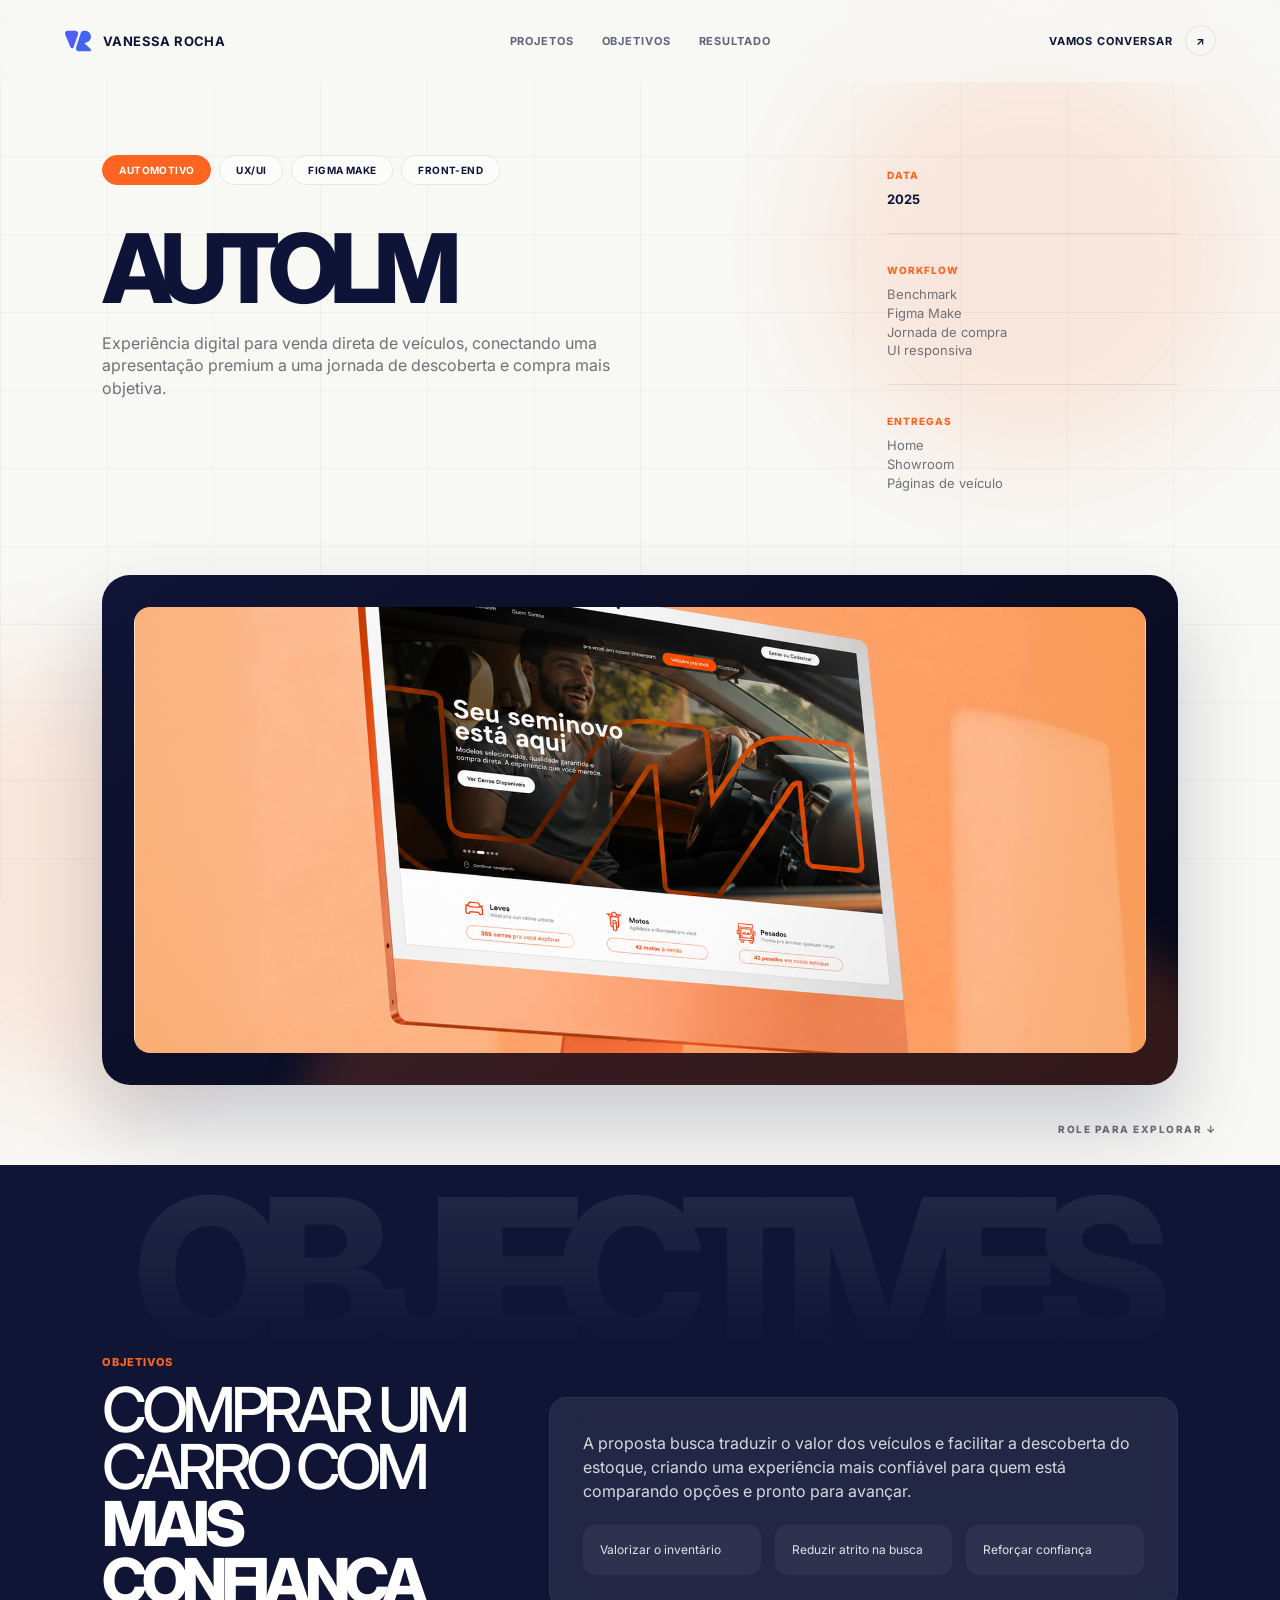
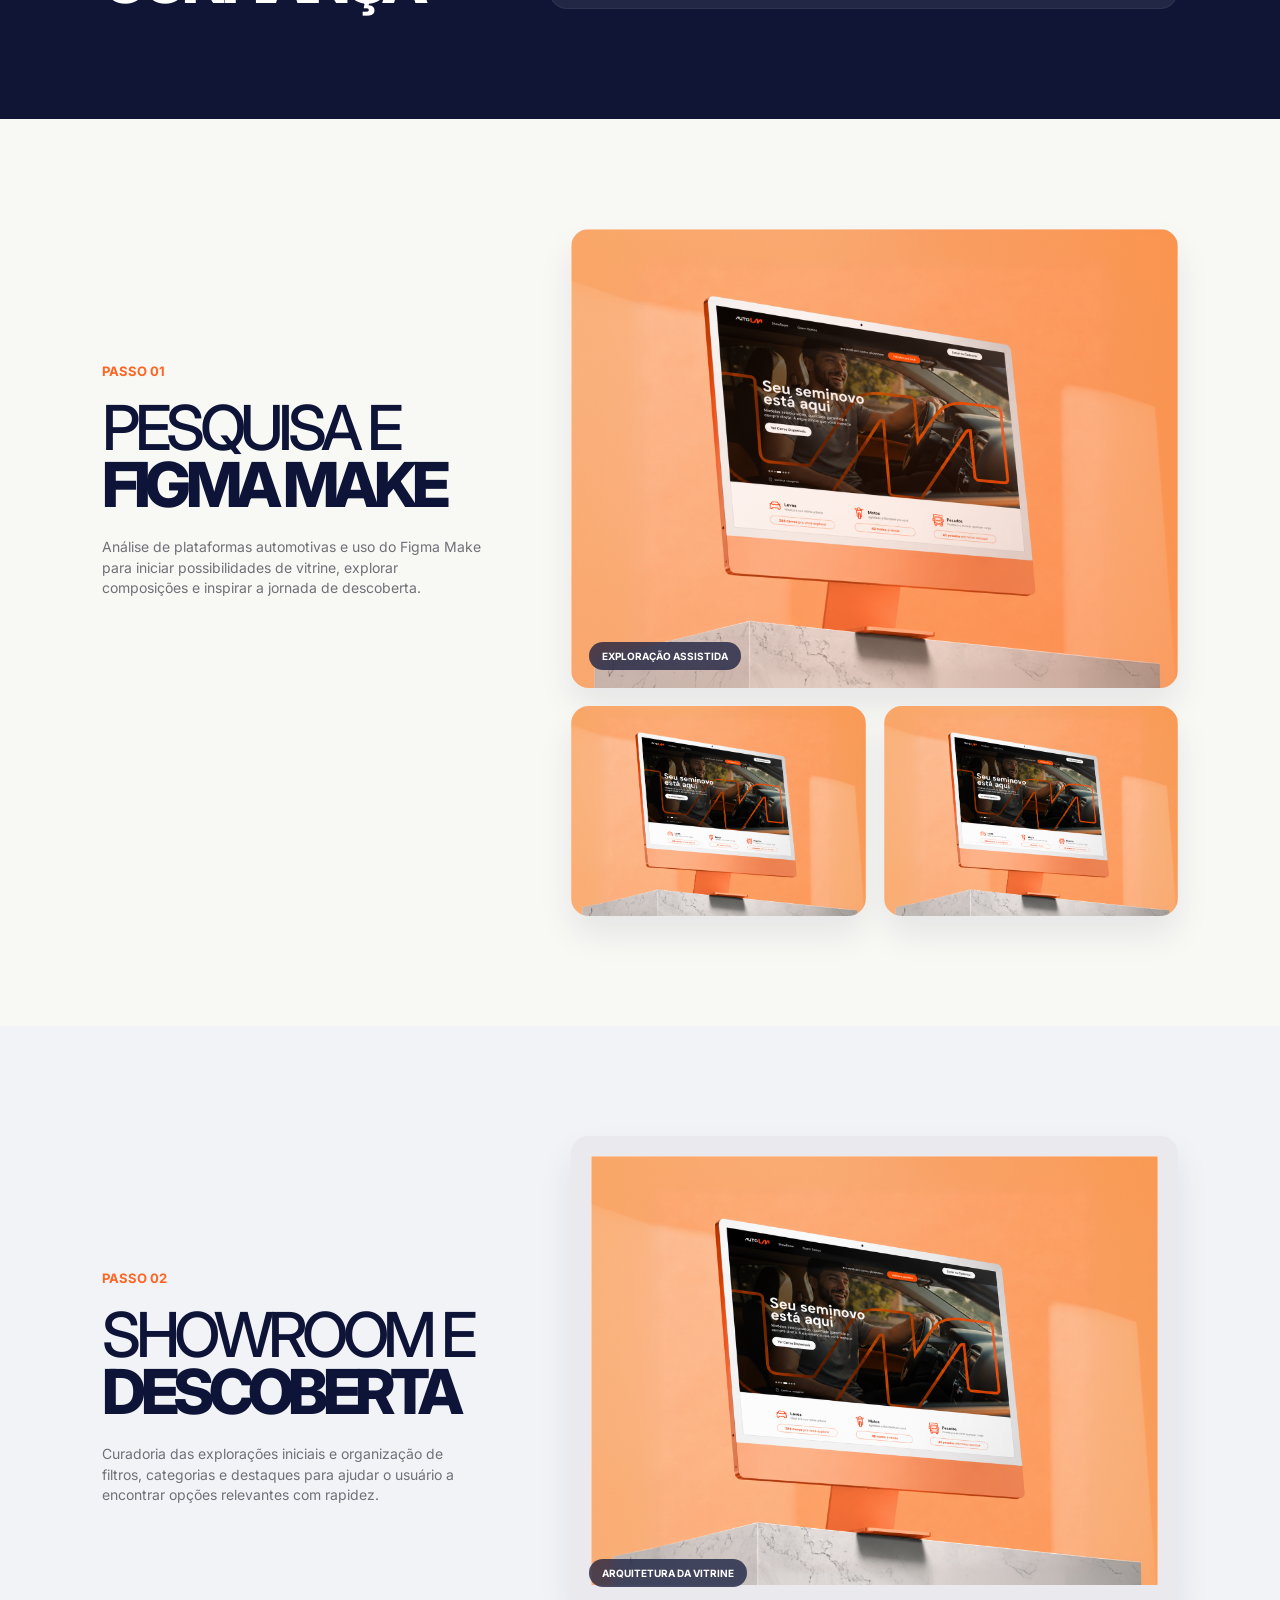
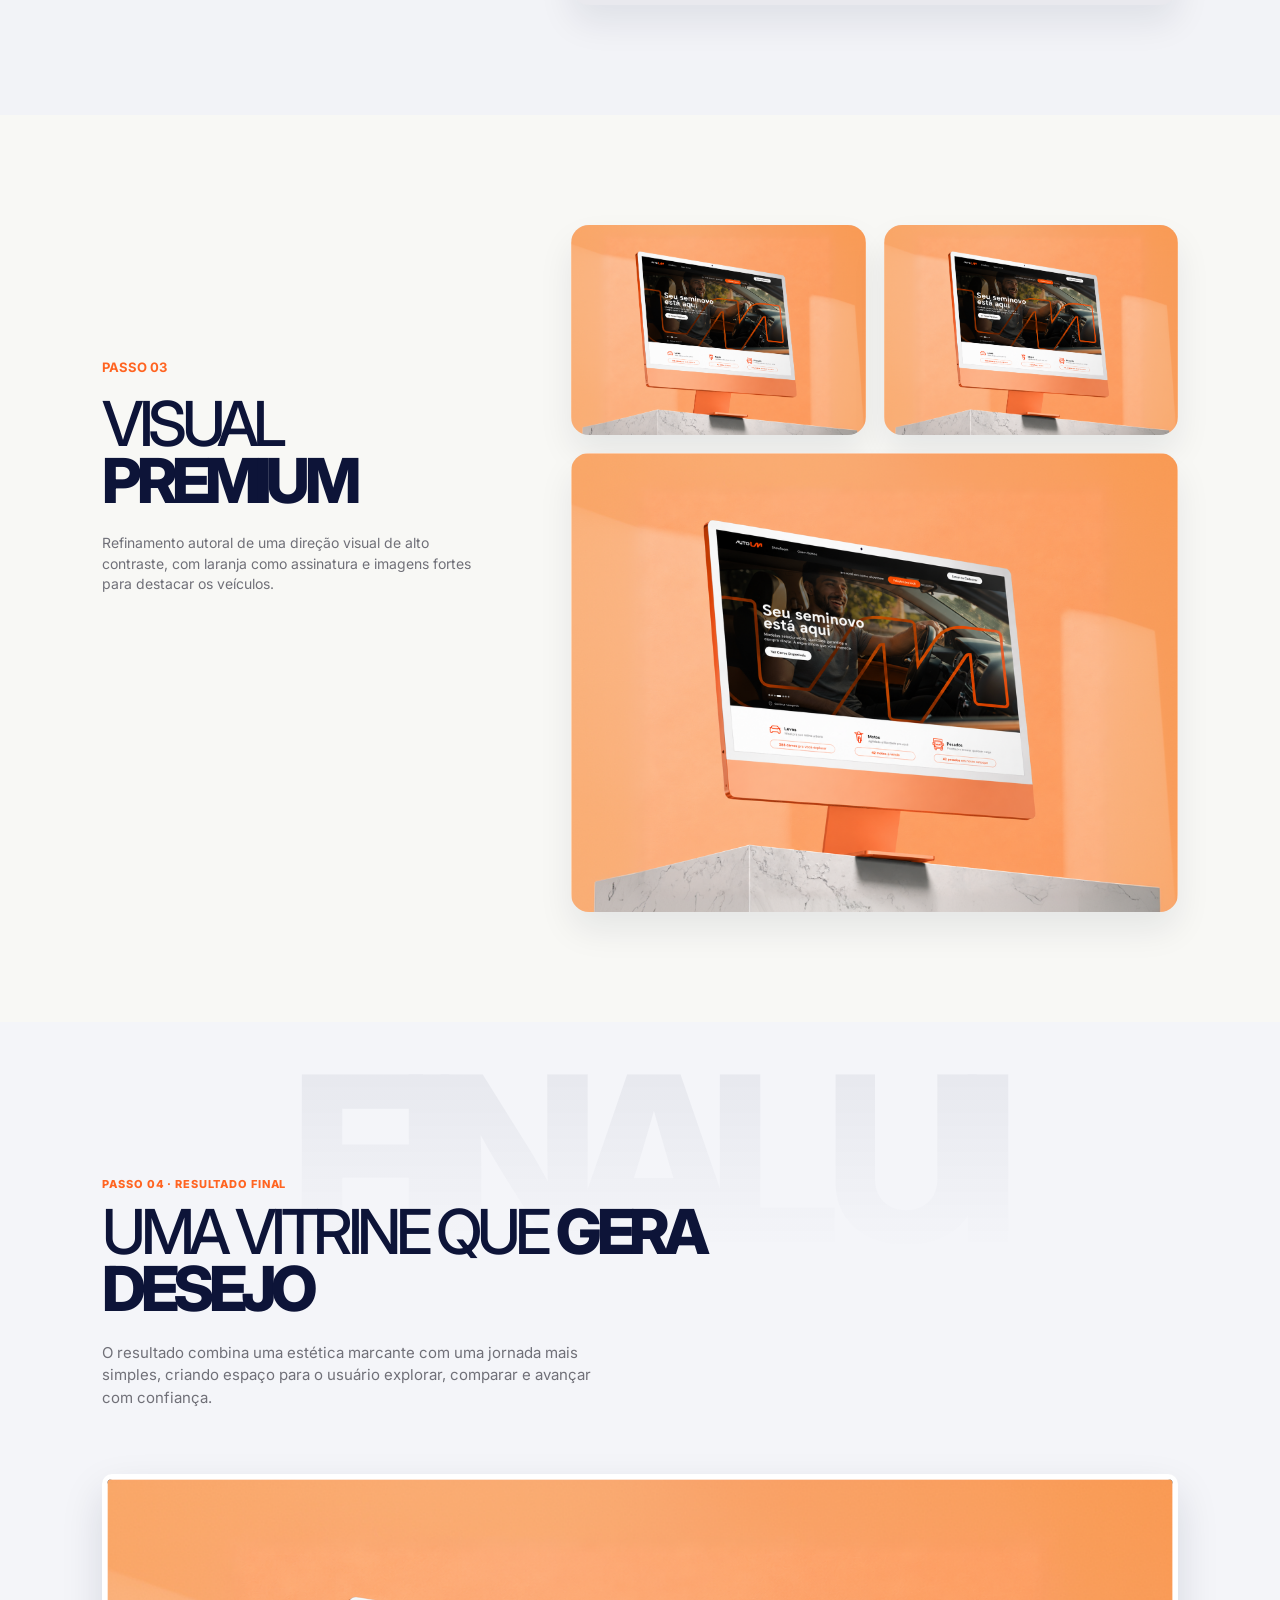
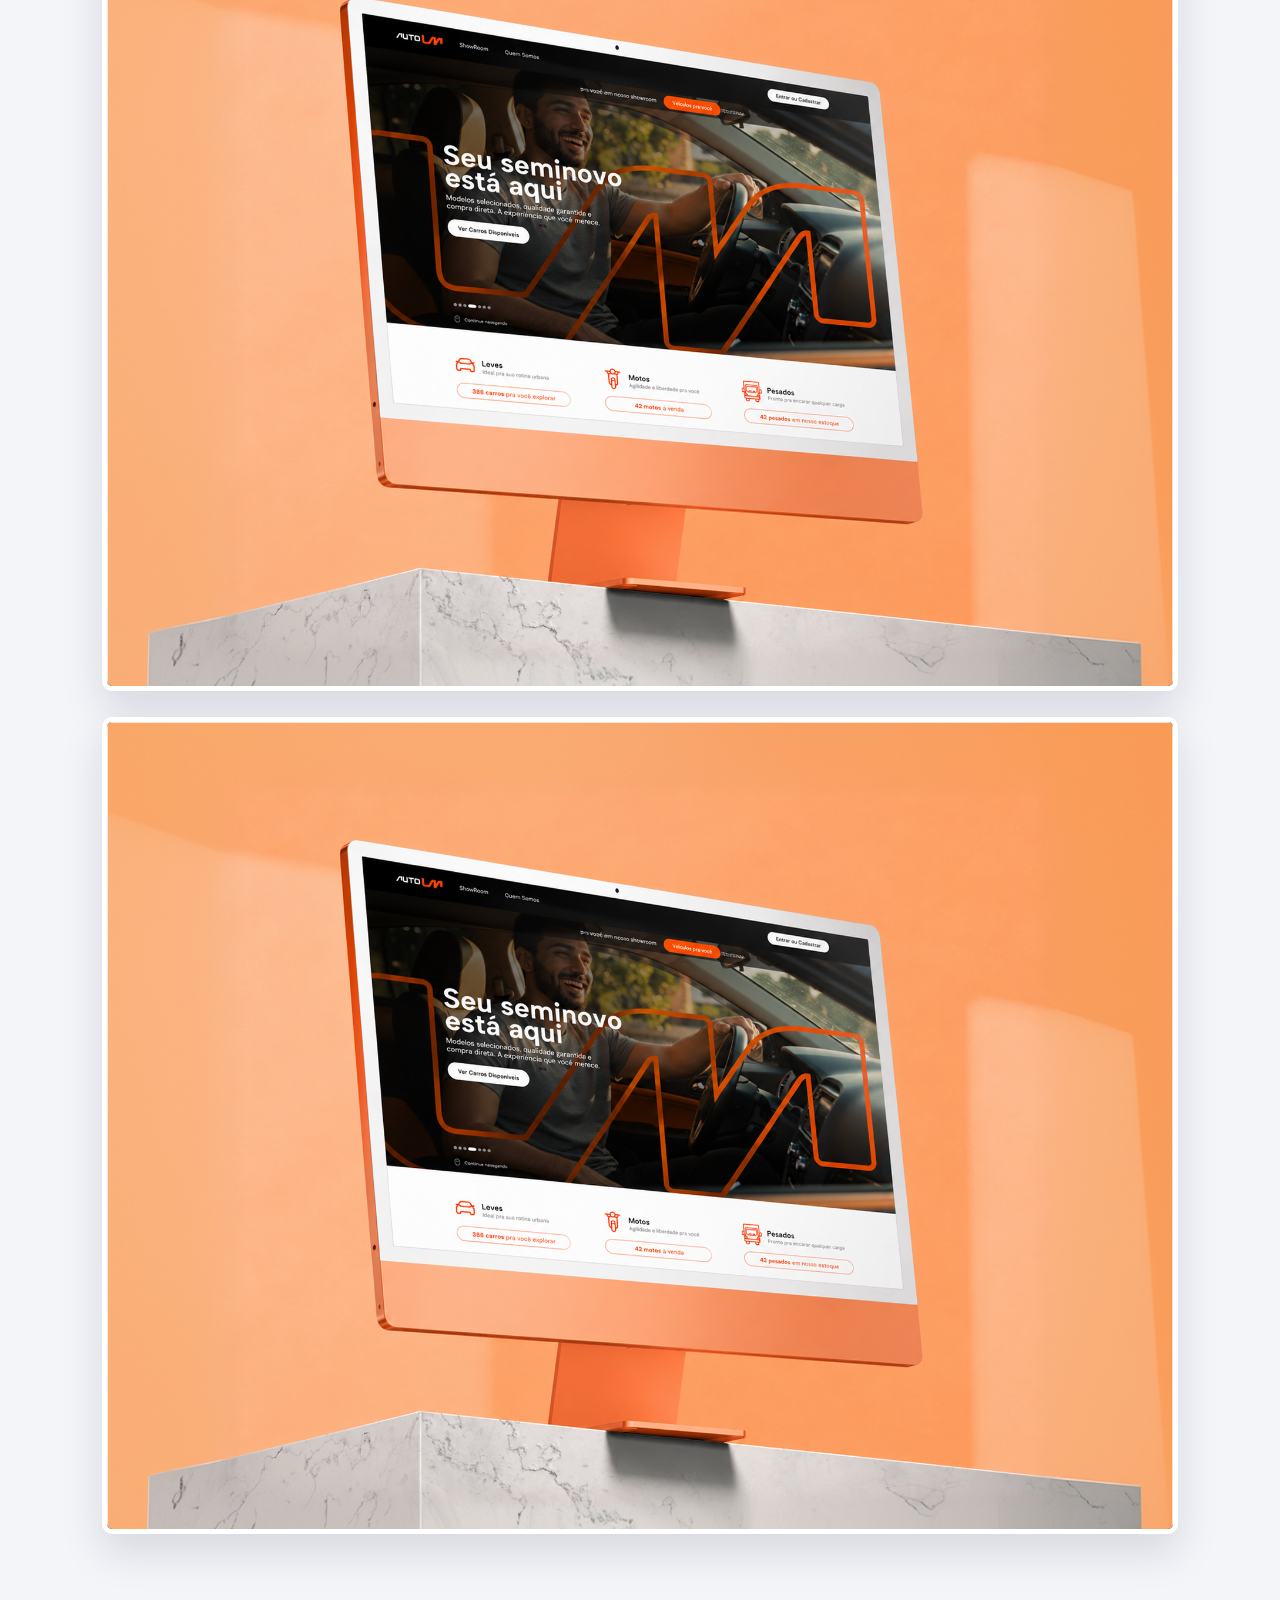
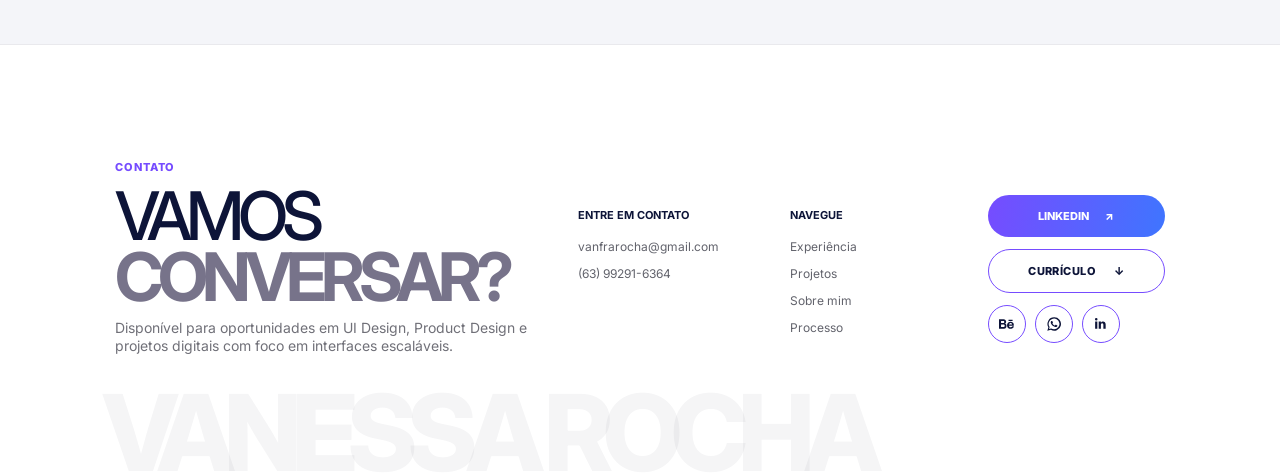
==== case-autolm.html @ e7861928 "Initial portfolio" ====
<!doctype html>
<html lang="pt-BR">
<head>
  <meta charset="UTF-8" /><meta name="viewport" content="width=device-width, initial-scale=1.0" />
  <meta name="description" content="Case AutoLM por Vanessa Rocha." /><title>AutoLM | Vanessa Rocha</title><link rel="icon" type="image/png" href="./assets/favicon.png" />
  <link rel="preconnect" href="https://fonts.googleapis.com" /><link rel="preconnect" href="https://fonts.gstatic.com" crossorigin />
  <link href="https://fonts.googleapis.com/css2?family=Inter:wght@400;500;600;700;800&display=swap" rel="stylesheet" />
  <link rel="stylesheet" href="./case-styles.css" /><script defer src="./case-script.js"></script>
</head>
<body style="--accent:#ff6421;--accent-soft:rgba(255,100,33,.18)">
  <div class="page-grid" aria-hidden="true"></div>
  <header class="site-header"><a class="brand" href="./index.html"><img class="brand-mark" src="./assets/logo_vr.svg" alt="" /><span>Vanessa Rocha</span></a><nav class="case-nav"><a href="./index.html#projetos">Projetos</a><a href="#objetivos">Objetivos</a><a href="#resultado">Resultado</a></nav><a class="header-cta" href="./index.html#contato">Vamos conversar <span>↗</span></a></header>
  <main>
    <section class="case-hero"><div class="hero-glow hero-glow-a"></div><div class="hero-glow hero-glow-b"></div><div class="case-hero-grid"><div class="reveal"><div class="case-badges"><span>Automotivo</span><span>UX/UI</span><span>Figma Make</span><span>Front-end</span></div><h1 class="case-title"><strong>AutoLM</strong></h1><p class="case-subtitle">Experiência digital para venda direta de veículos, conectando uma apresentação premium a uma jornada de descoberta e compra mais objetiva.</p></div><aside class="case-meta reveal"><div class="meta-group"><span class="meta-label">Data</span><strong>2025</strong></div><div class="meta-group"><span class="meta-label">Workflow</span><p>Benchmark<br />Figma Make<br />Jornada de compra<br />UI responsiva</p></div><div class="meta-group"><span class="meta-label">Entregas</span><p>Home<br />Showroom<br />Páginas de veículo</p></div></aside></div><div class="hero-art reveal"><img src="./assets/autolm.png" alt="Mockup principal AutoLM" /></div><div class="scroll-note">Role para explorar ↓</div></section>
    <section class="objectives section" id="objetivos"><div class="objectives-grid"><div class="reveal"><span class="eyebrow">Objetivos</span><h2>Comprar um carro com <strong>mais confiança</strong></h2></div><div class="objective-card reveal"><p>A proposta busca traduzir o valor dos veículos e facilitar a descoberta do estoque, criando uma experiência mais confiável para quem está comparando opções e pronto para avançar.</p><div class="objective-list"><span>Valorizar o inventário</span><span>Reduzir atrito na busca</span><span>Reforçar confiança</span></div></div></div></section>
    <section class="step section"><div class="step-grid"><div class="step-copy reveal"><span class="step-number">Passo 01</span><h2>Pesquisa e <strong>Figma Make</strong></h2><p>Análise de plataformas automotivas e uso do Figma Make para iniciar possibilidades de vitrine, explorar composições e inspirar a jornada de descoberta.</p></div><div class="step-visual reveal"><div class="visual-main"><img src="./assets/autolm.png" alt="Visão do projeto AutoLM" /><span class="visual-overlay"></span><span class="visual-label">Exploração assistida</span></div><div class="visual-row"><div class="visual-small"><img src="./assets/autolm.png" alt="Detalhe AutoLM" style="object-position:left center" /></div><div class="visual-small"><img src="./assets/autolm.png" alt="Detalhe AutoLM" style="object-position:right center" /></div></div></div></div></section>
    <section class="step section"><div class="step-grid"><div class="step-copy reveal"><span class="step-number">Passo 02</span><h2>Showroom e <strong>descoberta</strong></h2><p>Curadoria das explorações iniciais e organização de filtros, categorias e destaques para ajudar o usuário a encontrar opções relevantes com rapidez.</p></div><div class="step-visual reveal"><div class="visual-main contain"><img src="./assets/autolm.png" alt="Estrutura AutoLM" /><span class="visual-label">Arquitetura da vitrine</span></div></div></div></section>
    <section class="step section"><div class="step-grid"><div class="step-copy reveal"><span class="step-number">Passo 03</span><h2>Visual <strong>premium</strong></h2><p>Refinamento autoral de uma direção visual de alto contraste, com laranja como assinatura e imagens fortes para destacar os veículos.</p></div><div class="step-visual reveal"><div class="visual-row"><div class="visual-small"><img src="./assets/autolm.png" alt="Detalhe visual AutoLM" style="object-position:30% 45%" /></div><div class="visual-small"><img src="./assets/autolm.png" alt="Detalhe visual AutoLM" style="object-position:75% 45%" /></div></div><div class="visual-main"><img src="./assets/autolm.png" alt="Interface final AutoLM" /></div></div></div></section>
    <section class="result section" id="resultado"><div class="result-grid"><div class="result-copy reveal"><span class="eyebrow">Passo 04 · Resultado final</span><h2>Uma vitrine que <strong>gera desejo</strong></h2><p>O resultado combina uma estética marcante com uma jornada mais simples, criando espaço para o usuário explorar, comparar e avançar com confiança.</p></div><div class="result-showcase reveal"><div class="result-mockup result-desktop"><img src="./assets/autolm.png" alt="Home desktop final do AutoLM" /></div><div class="result-mockup result-mobile"><img src="./assets/autolm.png" alt="Visualização mobile do AutoLM" style="object-position:52% center" /></div></div></div></section>
  </main>
  <footer class="contact section" id="contato">
    <div class="contact-title reveal"><span class="eyebrow">Contato</span><h2>Vamos<br /><em>conversar?</em></h2><p>Disponível para oportunidades em UI Design, Product Design e projetos digitais com foco em interfaces escaláveis.</p></div>
    <div class="contact-block reveal"><strong>Entre em contato</strong><a href="mailto:vanfrarocha@gmail.com">vanfrarocha@gmail.com</a><a href="tel:+5563992916364">(63) 99291-6364</a></div>
    <div class="contact-block reveal"><strong>Navegue</strong><a href="./index.html#experiencia">Experiência</a><a href="./index.html#projetos">Projetos</a><a href="./index.html#sobre">Sobre mim</a><a href="./index.html#processo">Processo</a></div>
    <div class="social-block reveal"><a class="primary-button" href="https://www.linkedin.com/in/vanfranrocha/" target="_blank" rel="noreferrer">LinkedIn <span>↗</span></a><a class="outline-button" href="./assets/curriculo-vanessa-rocha.pdf" download>Currículo <span>↓</span></a><div class="social-circles"><a href="https://be.net/vanfranrocha" target="_blank" rel="noreferrer" aria-label="Behance"></a><a href="https://wa.me/5563992916364" target="_blank" rel="noreferrer" aria-label="WhatsApp"></a><a href="https://www.linkedin.com/in/vanfranrocha/" target="_blank" rel="noreferrer" aria-label="LinkedIn"></a></div></div>
    <div class="footer-name">Vanessa Rocha</div>
  </footer>
</body>
</html>
---- case-styles.css ----
:root {
  --bg: #f8f8f5;
  --paper: #ffffff;
  --ink: #0d1438;
  --muted: #707078;
  --line: rgba(13, 20, 56, 0.09);
  --purple: #764cff;
  --blue: #3f75ff;
  --accent: #5f5bff;
  --accent-soft: rgba(95, 91, 255, 0.14);
  --deep: #101536;
  --radius: 22px;
}

* {
  box-sizing: border-box;
}

html {
  scroll-behavior: smooth;
}

body {
  margin: 0;
  color: var(--ink);
  background: var(--bg);
  font-family: Inter, Arial, sans-serif;
  overflow-x: hidden;
}

a {
  color: inherit;
  text-decoration: none;
}

img {
  display: block;
  max-width: 100%;
}

.page-grid {
  position: fixed;
  inset: 0;
  z-index: -1;
  pointer-events: none;
  background-image: linear-gradient(var(--line) 1px, transparent 1px), linear-gradient(90deg, var(--line) 1px, transparent 1px);
  background-size: calc(100vw / 12) 78px;
  opacity: .42;
}

.site-header {
  position: fixed;
  inset: 0 0 auto;
  z-index: 20;
  display: grid;
  grid-template-columns: 1fr auto 1fr;
  align-items: center;
  padding: 25px 5vw;
  background: rgba(248, 248, 245, .78);
  border-bottom: 1px solid transparent;
  backdrop-filter: blur(16px);
  transition: .35s;
}

.site-header.scrolled {
  border-color: var(--line);
  padding-block: 17px;
}

.brand {
  display: flex;
  align-items: center;
  gap: 11px;
  font-size: 13px;
  font-weight: 700;
  letter-spacing: .03em;
  text-transform: uppercase;
}

.brand-mark {
  display: block;
  width: 28px;
  height: 28px;
  object-fit: contain;
}

.case-nav {
  display: flex;
  gap: 28px;
  font-size: 11px;
  font-weight: 700;
  letter-spacing: .08em;
  text-transform: uppercase;
}

.case-nav a {
  opacity: .65;
  transition: .25s;
}

.case-nav a:hover {
  color: var(--accent);
  opacity: 1;
}

.header-cta {
  justify-self: end;
  display: flex;
  align-items: center;
  gap: 12px;
  font-size: 11px;
  font-weight: 700;
  letter-spacing: .08em;
  text-transform: uppercase;
}

.header-cta span {
  display: grid;
  width: 31px;
  height: 31px;
  place-items: center;
  border: 1px solid var(--line);
  border-radius: 50%;
}

.case-hero {
  position: relative;
  min-height: 900px;
  padding: 155px 8vw 80px;
  overflow: hidden;
}

.hero-glow {
  position: absolute;
  width: 420px;
  height: 420px;
  border-radius: 50%;
  background: var(--accent-soft);
  filter: blur(55px);
  opacity: .65;
  pointer-events: none;
}

.hero-glow-a {
  top: 40px;
  right: 3%;
}

.hero-glow-b {
  bottom: 80px;
  left: -10%;
}

.case-hero-grid {
  position: relative;
  z-index: 1;
  display: grid;
  grid-template-columns: minmax(0, 1.35fr) minmax(240px, .55fr);
  gap: 70px;
  max-width: 1180px;
  margin: 0 auto;
}

.case-badges,
.case-tags {
  display: flex;
  flex-wrap: wrap;
  gap: 8px;
}

.case-badges span,
.case-tags span {
  padding: 8px 16px;
  border: 1px solid var(--line);
  border-radius: 99px;
  color: var(--ink);
  background: rgba(255, 255, 255, .55);
  font-size: 10px;
  font-weight: 700;
  letter-spacing: .04em;
  text-transform: uppercase;
}

.case-badges span:first-child {
  color: white;
  border-color: var(--accent);
  background: var(--accent);
}

.case-title {
  max-width: 760px;
  margin: 42px 0 22px;
  font-size: clamp(62px, 8vw, 96px);
  line-height: .86;
  letter-spacing: -.1em;
  font-weight: 500;
  text-transform: uppercase;
}

.case-title strong {
  font-weight: 800;
}

.case-subtitle {
  max-width: 540px;
  color: var(--muted);
  font-size: 16px;
  line-height: 1.42;
}

.case-meta {
  display: grid;
  align-content: start;
  gap: 30px;
  padding-top: 14px;
}

.meta-group {
  padding-bottom: 24px;
  border-bottom: 1px solid var(--line);
}

.meta-group:last-child {
  border-bottom: 0;
}

.meta-label {
  display: block;
  margin-bottom: 9px;
  color: var(--accent);
  font-size: 10px;
  font-weight: 800;
  letter-spacing: .1em;
  text-transform: uppercase;
}

.meta-group strong,
.meta-group p {
  display: block;
  margin: 0;
  font-size: 13px;
  line-height: 1.45;
}

.meta-group p {
  color: var(--muted);
}

.hero-art {
  position: relative;
  z-index: 2;
  max-width: 1180px;
  height: 510px;
  margin: 58px auto 0;
  padding: 32px;
  border-radius: 28px;
  background: linear-gradient(145deg, var(--deep), #060817);
  box-shadow: 0 40px 80px rgba(13, 20, 56, .2);
  overflow: hidden;
}

.hero-art::before {
  content: "";
  position: absolute;
  inset: auto -8% -65% 18%;
  height: 110%;
  border-radius: 50%;
  background: var(--accent-soft);
  filter: blur(20px);
}

.hero-art img {
  position: relative;
  width: 100%;
  height: 100%;
  border-radius: 16px;
  object-fit: cover;
  object-position: center;
}

.scroll-note {
  position: absolute;
  right: 5vw;
  bottom: 30px;
  color: var(--muted);
  font-size: 10px;
  font-weight: 800;
  letter-spacing: .15em;
  text-transform: uppercase;
}

.section {
  position: relative;
  padding: 110px 8vw;
}

.objectives {
  color: white;
  background: var(--deep);
  overflow: hidden;
}

.objectives::before {
  content: "OBJECTIVES";
  position: absolute;
  top: 25px;
  left: 0;
  right: 0;
  color: transparent;
  background: linear-gradient(180deg, rgba(255, 255, 255, .08), rgba(255, 255, 255, 0));
  -webkit-background-clip: text;
  background-clip: text;
  font-size: clamp(90px, 16vw, 220px);
  font-weight: 800;
  letter-spacing: -.13em;
  line-height: .8;
  text-align: center;
  white-space: nowrap;
}

.objectives-grid {
  position: relative;
  z-index: 1;
  display: grid;
  grid-template-columns: .75fr 1.25fr;
  gap: 70px;
  align-items: end;
  max-width: 1180px;
  margin: auto;
  padding-top: 80px;
}

.eyebrow {
  display: block;
  margin-bottom: 12px;
  color: var(--accent);
  font-size: 11px;
  font-weight: 800;
  letter-spacing: .08em;
  text-transform: uppercase;
}

.objectives h2,
.step h2,
.result h2 {
  margin: 0;
  font-size: clamp(46px, 5.8vw, 62px);
  line-height: .92;
  letter-spacing: -.09em;
  text-transform: uppercase;
  font-weight: 500;
}

.objectives h2 strong,
.step h2 strong,
.result h2 strong {
  font-weight: 800;
}

.objective-card {
  padding: 34px;
  border-radius: 18px;
  background: rgba(255, 255, 255, .08);
  box-shadow: inset 0 0 0 1px rgba(255, 255, 255, .06);
  backdrop-filter: blur(14px);
}

.objective-card p {
  margin: 0;
  color: rgba(255, 255, 255, .82);
  font-size: 16px;
  line-height: 1.5;
}

.objective-list {
  display: grid;
  grid-template-columns: repeat(3, 1fr);
  gap: 14px;
  margin-top: 22px;
}

.objective-list span {
  padding: 17px;
  border-radius: 12px;
  color: rgba(255, 255, 255, .86);
  background: rgba(255, 255, 255, .05);
  font-size: 12px;
  line-height: 1.35;
}

.case-problem {
  color: var(--ink);
  background: #f4f5f9;
  overflow: hidden;
}

.case-problem-grid {
  display: grid;
  grid-template-columns: .75fr 1.25fr;
  gap: 70px;
  align-items: start;
  max-width: 1180px;
  margin: auto;
}

.case-problem-copy {
  position: sticky;
  top: 120px;
}

.case-problem h2 {
  margin: 0;
  font-size: clamp(46px, 5.8vw, 62px);
  line-height: .92;
  letter-spacing: -.09em;
  text-transform: uppercase;
  font-weight: 500;
}

.case-problem h2 strong {
  font-weight: 800;
}

.case-problem-copy p {
  max-width: 390px;
  margin: 24px 0 0;
  color: var(--muted);
  font-size: 14px;
  line-height: 1.5;
}

.case-problem-scope {
  padding: 28px;
  border: 1px solid rgba(13, 20, 56, .07);
  border-radius: 20px;
  background: white;
  box-shadow: 0 18px 42px rgba(13, 20, 56, .07);
}

.scope-summary {
  display: grid;
  grid-template-columns: repeat(3, 1fr);
  gap: 12px;
  padding-bottom: 24px;
  border-bottom: 1px solid var(--line);
}

.scope-summary div {
  min-width: 0;
  padding: 18px;
  border-radius: 14px;
  background: var(--accent-soft);
}

.scope-summary strong,
.scope-summary span {
  display: block;
}

.scope-summary strong {
  color: var(--ink);
  font-size: 25px;
  line-height: 1;
  letter-spacing: -.06em;
}

.scope-summary span {
  margin-top: 8px;
  color: var(--muted);
  font-size: 11px;
  line-height: 1.3;
  text-transform: uppercase;
}

.scope-modules {
  display: flex;
  flex-wrap: wrap;
  gap: 9px;
  margin-top: 24px;
}

.scope-modules span {
  padding: 10px 13px;
  border: 1px solid rgba(13, 20, 56, .08);
  border-radius: 99px;
  color: var(--muted);
  background: #fafafd;
  font-size: 11px;
  font-weight: 600;
}

.datapage-brand {
  color: var(--ink);
  background: #f4f5f9;
  overflow: hidden;
}

.datapage-brand-heading {
  max-width: 1180px;
  margin: 0 auto 55px;
}

.datapage-brand-heading h2 {
  max-width: 780px;
  margin: 0;
  font-size: clamp(46px, 5.8vw, 72px);
  line-height: .92;
  letter-spacing: -.09em;
  text-transform: uppercase;
  font-weight: 500;
}

.datapage-brand-heading h2 strong {
  font-weight: 800;
}

.datapage-brand-heading p {
  max-width: 720px;
  margin: 26px 0 0;
  color: var(--muted);
  font-size: 15px;
  line-height: 1.55;
}

.brand-gallery {
  display: grid;
  grid-template-columns: repeat(2, minmax(0, 1fr));
  gap: 22px;
  max-width: 1180px;
  margin: auto;
}

.brand-image-card {
  min-height: 300px;
  margin: 0;
  overflow: hidden;
  border-radius: 24px;
  background: #e9e9ee;
  box-shadow: 0 18px 42px rgba(13, 20, 56, .08);
}

.brand-image-card img {
  display: block;
  width: 100%;
  height: 100%;
  min-height: 300px;
  object-fit: cover;
  object-position: center;
}

.step {
  overflow: hidden;
}

.step:nth-child(even) {
  background: #f2f3f7;
}

.step-grid {
  display: grid;
  grid-template-columns: .8fr 1.2fr;
  gap: 65px;
  align-items: start;
  max-width: 1180px;
  margin: auto;
}

.step-copy {
  position: sticky;
  top: 120px;
  padding-top: 14px;
}

.step-number {
  display: block;
  margin-bottom: 20px;
  color: var(--accent);
  font-size: 13px;
  font-weight: 700;
  text-transform: uppercase;
}

.step-copy p {
  max-width: 380px;
  margin: 24px 0 0;
  color: var(--muted);
  font-size: 14px;
  line-height: 1.48;
}

.step-visual {
  display: grid;
  gap: 18px;
}

.visual-main,
.visual-small {
  position: relative;
  overflow: hidden;
  border-radius: 18px;
  background: #e9e9ee;
  box-shadow: 0 18px 35px rgba(13, 20, 56, .08);
}

.visual-main {
  height: 100%;
}

.visual-main img,
.visual-small img {
  width: 100%;
  height: 100%;
  object-fit: cover;
}

.visual-main.contain img,
.visual-small.contain img {
  object-fit: contain;
  padding: 20px;
}

.visual-row {
  display: grid;
  grid-template-columns: repeat(2, 1fr);
  gap: 18px;
}

.visual-small {
  height: 210px;
}

.visual-overlay {
  position: absolute;
  inset: 0;
  background: linear-gradient(135deg, transparent, var(--accent-soft));
  pointer-events: none;
}

.visual-label {
  position: absolute;
  left: 18px;
  bottom: 18px;
  padding: 8px 13px;
  color: white;
  border-radius: 99px;
  background: rgba(13, 20, 56, .72);
  font-size: 10px;
  font-weight: 700;
  text-transform: uppercase;
  backdrop-filter: blur(8px);
}

.case-video {
  color: white;
  background: var(--deep);
}

.case-video-grid {
  display: grid;
  grid-template-columns: .62fr 1.38fr;
  gap: 65px;
  align-items: start;
  max-width: 1180px;
  margin: auto;
}

.case-video-copy {
  position: sticky;
  top: 120px;
  padding-top: 14px;
}

.case-video h2 {
  margin: 0;
  font-size: clamp(46px, 5.8vw, 62px);
  line-height: .92;
  letter-spacing: -.09em;
  text-transform: uppercase;
  font-weight: 500;
}

.case-video h2 strong {
  font-weight: 800;
}

.case-video-copy p {
  max-width: 340px;
  margin: 24px 0 0;
  color: rgba(255, 255, 255, .68);
  font-size: 14px;
  line-height: 1.48;
}

.case-video-list {
  display: grid;
  grid-template-columns: repeat(1, minmax(0, 1fr));
  gap: 18px;
}

.case-video-card {
  min-width: 0;
}

.case-video-label {
  display: block;
  margin-bottom: 11px;
  color: rgba(255, 255, 255, .72);
  font-size: 11px;
  font-weight: 800;
  letter-spacing: .08em;
  text-transform: uppercase;
}

.case-video-player {
  overflow: hidden;
  position: relative;
  border: 1px solid rgba(255, 255, 255, .12);
  border-radius: 18px;
  background: #080b1b;
  box-shadow: 0 24px 60px rgba(0, 0, 0, .28);
}

.case-video-player video {
  display: block;
  width: 100%;
  aspect-ratio: 4 / 3;
  object-fit: cover;
}

.video-play-button {
  position: absolute;
  z-index: 2;
  top: 50%;
  left: 50%;
  display: grid;
  width: 82px;
  height: 82px;
  padding: 0;
  place-items: center;
  border: 1px solid rgba(255, 255, 255, .55);
  border-radius: 50%;
  color: white;
  background: rgba(13, 20, 56, .66);
  box-shadow: 0 12px 30px rgba(0, 0, 0, .28);
  backdrop-filter: blur(10px);
  cursor: pointer;
  transform: translate(-50%, -50%);
  transition: opacity .25s, transform .25s, background .25s;
}

.video-play-button:hover {
  background: var(--accent);
  transform: translate(-50%, -50%) scale(1.08);
}

.video-play-button.is-hidden {
  opacity: 0;
  pointer-events: none;
  transform: translate(-50%, -50%) scale(.88);
}

.video-play-icon {
  width: 0;
  height: 0;
  margin-left: 5px;
  border-top: 10px solid transparent;
  border-bottom: 10px solid transparent;
  border-left: 16px solid currentColor;
}

.result {
  color: var(--ink);
  background: #f4f5f9;
  overflow: hidden;
}

.result::before {
  content: "FINAL UI";
  position: absolute;
  top: 45px;
  left: 0;
  right: 0;
  color: transparent;
  background: linear-gradient(180deg, rgba(13, 20, 56, .055), rgba(13, 20, 56, 0));
  -webkit-background-clip: text;
  background-clip: text;
  font-size: clamp(100px, 18vw, 240px);
  font-weight: 800;
  letter-spacing: -.13em;
  line-height: .8;
  text-align: center;
  white-space: nowrap;
}

.result-grid {
  position: relative;
  z-index: 1;
  max-width: 1180px;
  margin: auto;
  padding-top: 45px;
}

.result-copy {
  max-width: 610px;
}

.result-copy p {
  max-width: 520px;
  margin: 25px 0 0;
  color: var(--muted);
  font-size: 15px;
  line-height: 1.5;
}

.result-showcase {
  display: grid;
  grid-template-columns: minmax(0, 1fr);
  /* grid-template-columns: minmax(0, 1fr) 230px; */
  gap: 26px;
  align-items: start;
  margin-top: 65px;
}

.result-showcase.mobile {
  grid-template-columns: minmax(0, 1fr) 230px;
}

.result-mockup {
  position: relative;
  overflow: hidden;
  border: 5px solid white;
  border-radius: 10px;
  background: #111218;
  box-shadow: 0 18px 42px rgba(13, 20, 56, .13);
}

.result-mockup img {
  width: 100%;
  height: 100%;
  object-fit: cover;
}

.result-desktop {
  height: 100%;
}

.result-mobile {
  height: 100%;
}

.result-mobile img {
  object-position: center;
}

.result-mobile-only {
  grid-template-columns: repeat(2, minmax(220px, 330px));
  justify-content: center;
  gap: 34px;
}

.result-mobile-only .result-mobile {
  height: 680px;
}

.contact {
  display: grid;
  grid-template-columns: 1.4fr .55fr .5fr .6fr;
  gap: 50px;
  min-height: 420px;
  padding: 115px 9vw 120px;
  border-top: 1px solid var(--line);
  background: white;
  overflow: hidden;
}

.contact .eyebrow {
  color: var(--purple);
}

.contact-title h2 {
  margin: 0;
  font-size: 67px;
  line-height: .91;
  letter-spacing: -.09em;
  text-transform: uppercase;
  font-weight: 500;
}

.contact-title h2 em {
  color: #77738a;
  font-style: normal;
  font-weight: 700;
}

.contact-title p {
  max-width: 490px;
  margin: 11px 0 0;
  color: var(--muted);
  font-size: 14px;
  line-height: 1.3;
}

.contact-block {
  display: flex;
  flex-direction: column;
  gap: 12px;
  padding-top: 48px;
  font-size: 12px;
}

.contact-block strong {
  margin-bottom: 5px;
  font-size: 11px;
  text-transform: uppercase;
}

.contact-block a {
  color: #62636c;
}

.contact-block a:hover {
  color: var(--purple);
}

.social-block {
  display: flex;
  flex-direction: column;
  gap: 12px;
  padding-top: 35px;
}

.social-block .primary-button,
.outline-button {
  min-width: 145px;
  padding: 14px 18px;
}

.outline-button {
  display: flex;
  align-items: center;
  justify-content: center;
  gap: 18px;
  color: var(--ink);
  border: 1px solid var(--purple);
  border-radius: 99px;
  background: white;
  font-size: 11px;
  font-weight: 800;
  letter-spacing: .04em;
  text-transform: uppercase;
  transition: .3s;
}

.social-circles {
  display: flex;
  gap: 9px;
}

.social-circles a {
  display: grid;
  width: 38px;
  height: 38px;
  place-items: center;
  color: var(--ink);
  border: 1px solid var(--purple);
  border-radius: 50%;
  font-size: 11px;
  font-weight: 700;
}

.social-circles a::before {
  content: "";
  width: 16px;
  height: 16px;
  background: currentColor;
  mask-position: center;
  mask-repeat: no-repeat;
  mask-size: contain;
  -webkit-mask-position: center;
  -webkit-mask-repeat: no-repeat;
  -webkit-mask-size: contain;
}

.social-circles a[aria-label="Behance"]::before {
  mask-image: url("data:image/svg+xml,%3Csvg xmlns='http://www.w3.org/2000/svg' viewBox='0 0 24 24'%3E%3Cpath d='M8.7 11.1s2-.15 2-2.48C10.7 6.3 9.06 5 6.98 5H0v14h7.15s4.05.13 4.05-4.13c0 0 .18-3.77-2.5-3.77ZM3.08 7.49h3.9s.93 0 .93 1.35c0 1.36-.55 1.56-1.18 1.56H3.08V7.49Zm3.9 9.03h-3.9v-3.74h4.07s1.39-.02 1.39 1.92c0 1.64-1.04 1.82-1.56 1.82ZM17.45 8.55c-5.36 0-5.35 5.35-5.35 5.35s-.37 5.32 5.35 5.32c0 0 4.77.27 4.77-3.7h-2.45s.08 1.5-2.24 1.5c0 0-2.45.17-2.45-2.42h7.22s.79-6.05-4.85-6.05Zm-2.4 4.2s.3-2.15 2.45-2.15 2.12 2.15 2.12 2.15h-4.57ZM14.3 5.7h6.1v1.82h-6.1V5.7Z'/%3E%3C/svg%3E");
  -webkit-mask-image: url("data:image/svg+xml,%3Csvg xmlns='http://www.w3.org/2000/svg' viewBox='0 0 24 24'%3E%3Cpath d='M8.7 11.1s2-.15 2-2.48C10.7 6.3 9.06 5 6.98 5H0v14h7.15s4.05.13 4.05-4.13c0 0 .18-3.77-2.5-3.77ZM3.08 7.49h3.9s.93 0 .93 1.35c0 1.36-.55 1.56-1.18 1.56H3.08V7.49Zm3.9 9.03h-3.9v-3.74h4.07s1.39-.02 1.39 1.92c0 1.64-1.04 1.82-1.56 1.82ZM17.45 8.55c-5.36 0-5.35 5.35-5.35 5.35s-.37 5.32 5.35 5.32c0 0 4.77.27 4.77-3.7h-2.45s.08 1.5-2.24 1.5c0 0-2.45.17-2.45-2.42h7.22s.79-6.05-4.85-6.05Zm-2.4 4.2s.3-2.15 2.45-2.15 2.12 2.15 2.12 2.15h-4.57ZM14.3 5.7h6.1v1.82h-6.1V5.7Z'/%3E%3C/svg%3E");
}

.social-circles a[aria-label="WhatsApp"]::before {
  mask-image: url("data:image/svg+xml,%3Csvg xmlns='http://www.w3.org/2000/svg' viewBox='0 0 24 24'%3E%3Cpath d='M12.04 2a9.84 9.84 0 0 0-8.46 14.86L2 22l5.28-1.54A9.97 9.97 0 1 0 12.04 2Zm0 17.95a8.1 8.1 0 0 1-4.13-1.13l-.3-.18-3.13.91.94-3.05-.2-.31A8.1 8.1 0 1 1 12.04 19.95Zm4.45-6.07c-.24-.12-1.44-.71-1.66-.79-.22-.08-.38-.12-.55.12-.16.25-.63.79-.77.95-.14.16-.28.18-.52.06-.25-.12-1.03-.38-1.97-1.22a7.4 7.4 0 0 1-1.36-1.69c-.14-.24-.02-.37.1-.49.11-.11.25-.28.37-.43.12-.14.16-.24.24-.4.08-.17.04-.31-.02-.43-.06-.12-.55-1.32-.75-1.81-.2-.48-.4-.41-.55-.42h-.46c-.16 0-.42.06-.65.3-.22.25-.85.84-.85 2.04s.87 2.36 1 2.52c.12.16 1.72 2.63 4.17 3.68.58.25 1.04.4 1.39.52.58.19 1.11.16 1.53.1.47-.07 1.44-.59 1.64-1.16.2-.57.2-1.06.14-1.16-.06-.1-.22-.16-.46-.28Z'/%3E%3C/svg%3E");
  -webkit-mask-image: url("data:image/svg+xml,%3Csvg xmlns='http://www.w3.org/2000/svg' viewBox='0 0 24 24'%3E%3Cpath d='M12.04 2a9.84 9.84 0 0 0-8.46 14.86L2 22l5.28-1.54A9.97 9.97 0 1 0 12.04 2Zm0 17.95a8.1 8.1 0 0 1-4.13-1.13l-.3-.18-3.13.91.94-3.05-.2-.31A8.1 8.1 0 1 1 12.04 19.95Zm4.45-6.07c-.24-.12-1.44-.71-1.66-.79-.22-.08-.38-.12-.55.12-.16.25-.63.79-.77.95-.14.16-.28.18-.52.06-.25-.12-1.03-.38-1.97-1.22a7.4 7.4 0 0 1-1.36-1.69c-.14-.24-.02-.37.1-.49.11-.11.25-.28.37-.43.12-.14.16-.24.24-.4.08-.17.04-.31-.02-.43-.06-.12-.55-1.32-.75-1.81-.2-.48-.4-.41-.55-.42h-.46c-.16 0-.42.06-.65.3-.22.25-.85.84-.85 2.04s.87 2.36 1 2.52c.12.16 1.72 2.63 4.17 3.68.58.25 1.04.4 1.39.52.58.19 1.11.16 1.53.1.47-.07 1.44-.59 1.64-1.16.2-.57.2-1.06.14-1.16-.06-.1-.22-.16-.46-.28Z'/%3E%3C/svg%3E");
}

.social-circles a[aria-label="LinkedIn"]::before {
  mask-image: url("data:image/svg+xml,%3Csvg xmlns='http://www.w3.org/2000/svg' viewBox='0 0 24 24'%3E%3Cpath d='M6.5 8.4H3.2V19h3.3V8.4ZM4.85 3A1.92 1.92 0 1 0 4.85 6.84 1.92 1.92 0 0 0 4.85 3ZM19 12.9c0-3.2-1.7-4.69-4-4.69a3.46 3.46 0 0 0-3.14 1.73V8.4H8.55V19h3.31v-5.25c0-1.38.26-2.72 1.98-2.72 1.69 0 1.71 1.58 1.71 2.81V19H19v-6.1Z'/%3E%3C/svg%3E");
  -webkit-mask-image: url("data:image/svg+xml,%3Csvg xmlns='http://www.w3.org/2000/svg' viewBox='0 0 24 24'%3E%3Cpath d='M6.5 8.4H3.2V19h3.3V8.4ZM4.85 3A1.92 1.92 0 1 0 4.85 6.84 1.92 1.92 0 0 0 4.85 3ZM19 12.9c0-3.2-1.7-4.69-4-4.69a3.46 3.46 0 0 0-3.14 1.73V8.4H8.55V19h3.31v-5.25c0-1.38.26-2.72 1.98-2.72 1.69 0 1.71 1.58 1.71 2.81V19H19v-6.1Z'/%3E%3C/svg%3E");
}

.footer-name {
  position: absolute;
  left: 8%;
  bottom: -22px;
  color: rgba(13, 20, 56, .045);
  font-size: 106px;
  font-weight: 800;
  letter-spacing: -.1em;
  text-transform: uppercase;
  white-space: nowrap;
}

.primary-button {
  display: inline-flex;
  align-items: center;
  justify-content: center;
  gap: 16px;
  min-width: 185px;
  padding: 15px 22px;
  color: white;
  border-radius: 99px;
  background: linear-gradient(100deg, var(--purple), var(--blue));
  font-size: 11px;
  font-weight: 800;
  text-transform: uppercase;
  transition: .3s;
}

.primary-button:hover {
  transform: translateY(-4px);
  box-shadow: 0 14px 30px rgba(88, 82, 255, .26);
}

.reveal {
  opacity: 0;
  transform: translateY(28px);
  transition: opacity .8s cubic-bezier(.2, .8, .2, 1), transform .8s cubic-bezier(.2, .8, .2, 1);
}

.reveal.visible {
  opacity: 1;
  transform: translateY(0);
}

@media(max-width:900px) {
  .site-header {
    grid-template-columns: 1fr auto;
    padding: 18px 20px;
  }

  .case-nav {
    display: none;
  }

  .case-hero {
    min-height: auto;
    padding: 115px 20px 70px;
  }

  .case-hero-grid,
  .objectives-grid,
  .step-grid,
  .case-video-grid,
  .case-problem-grid {
    display: block;
  }

  .case-title {
    margin-top: 30px;
    font-size: clamp(42px, 12vw, 42px);
  }

  .case-subtitle {
    font-size: 14px;
  }

  .case-meta {
    grid-template-columns: repeat(2, 1fr);
    gap: 18px;
    margin-top: 45px;
  }

  .hero-art {
    height: 270px;
    margin-top: 35px;
    padding: 12px;
    border-radius: 18px;
  }

  .scroll-note {
    display: none;
  }

  .section {
    padding: 80px 20px;
  }

  .objectives-grid,
  .result-grid {
    padding-top: 45px;
  }

  .objective-card {
    margin-top: 35px;
    padding: 24px;
  }

  .objective-list {
    grid-template-columns: 1fr;
  }

  .case-problem-copy {
    position: static;
    margin-bottom: 35px;
  }

  .case-problem-scope {
    padding: 18px;
  }

  .scope-summary {
    grid-template-columns: 1fr;
  }

  .datapage-brand-heading {
    margin-bottom: 35px;
  }

  .brand-gallery {
    grid-template-columns: 1fr;
  }

  .brand-image-card {
    min-height: 330px;
  }

  .brand-image-card img {
    min-height: 330px;
  }

  .step-copy {
    position: static;
    padding-top: 0;
    margin-bottom: 35px;
  }

  .case-video-copy {
    position: static;
    padding-top: 0;
    margin-bottom: 35px;
  }

  .case-video-list {
    grid-template-columns: 1fr;
    gap: 26px;
  }

  .visual-main {
    height: 400px;
  }

  .visual-row {
    gap: 10px;
  }

  .visual-small {
    height: 140px;
  }

  .result-showcase,
  .result-mobile-only {
    grid-template-columns: 1fr;
    gap: 18px;
    margin-top: 40px;
  }

  .result-desktop {
    height: 250px;
  }

  .result-mobile,
  .result-mobile-only .result-mobile {
    width: min(240px, 75vw);
    height: 500px;
    margin: 0 auto;
  }

  .contact {
    display: block;
    min-height: 680px;
    padding: 80px 20px 120px;
  }

  .contact-block,
  .social-block {
    padding-top: 30px;
  }

  .contact-title h2 {
    font-size: 48px;
  }

  .footer-name {
    bottom: -6px;
    font-size: 62px;
  }
}

@media(prefers-reduced-motion:reduce) {

  *,
  *::before,
  *::after {
    scroll-behavior: auto !important;
    animation-duration: .01ms !important;
    transition-duration: .01ms !important;
  }
}
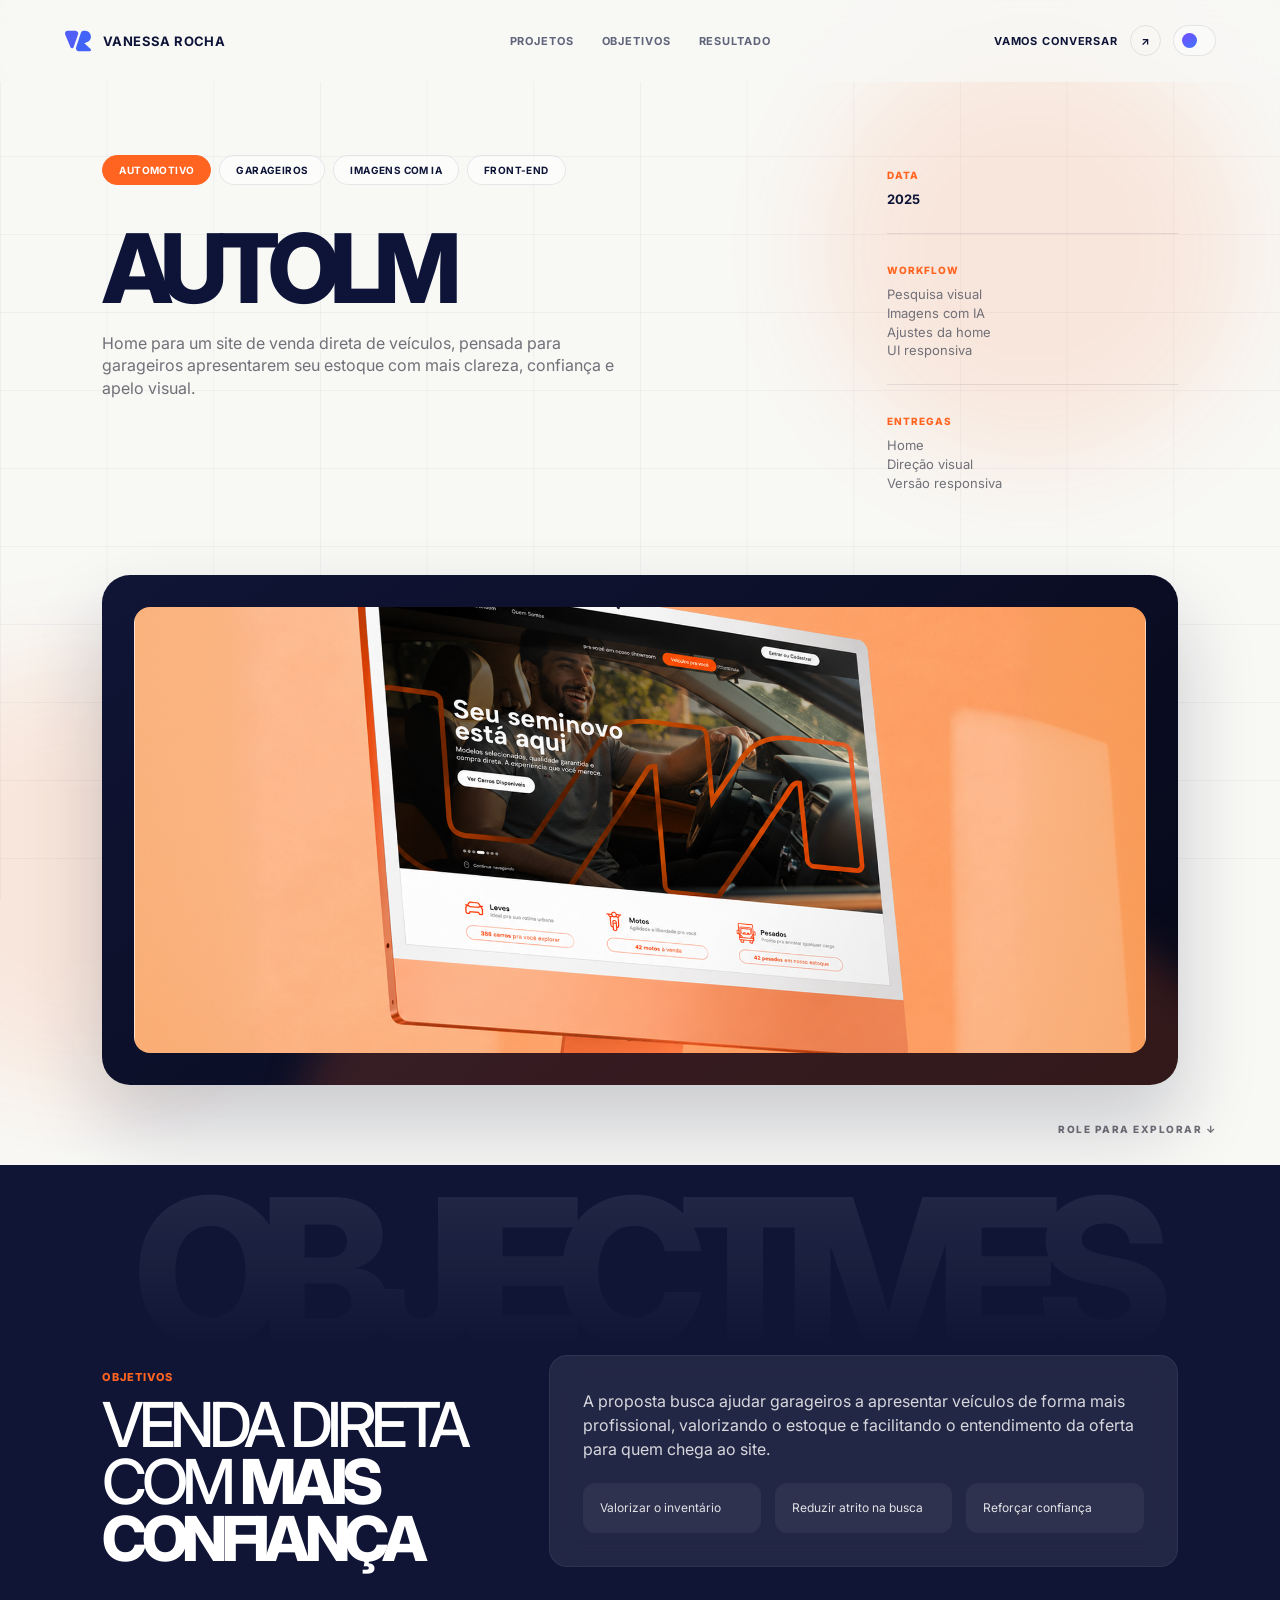
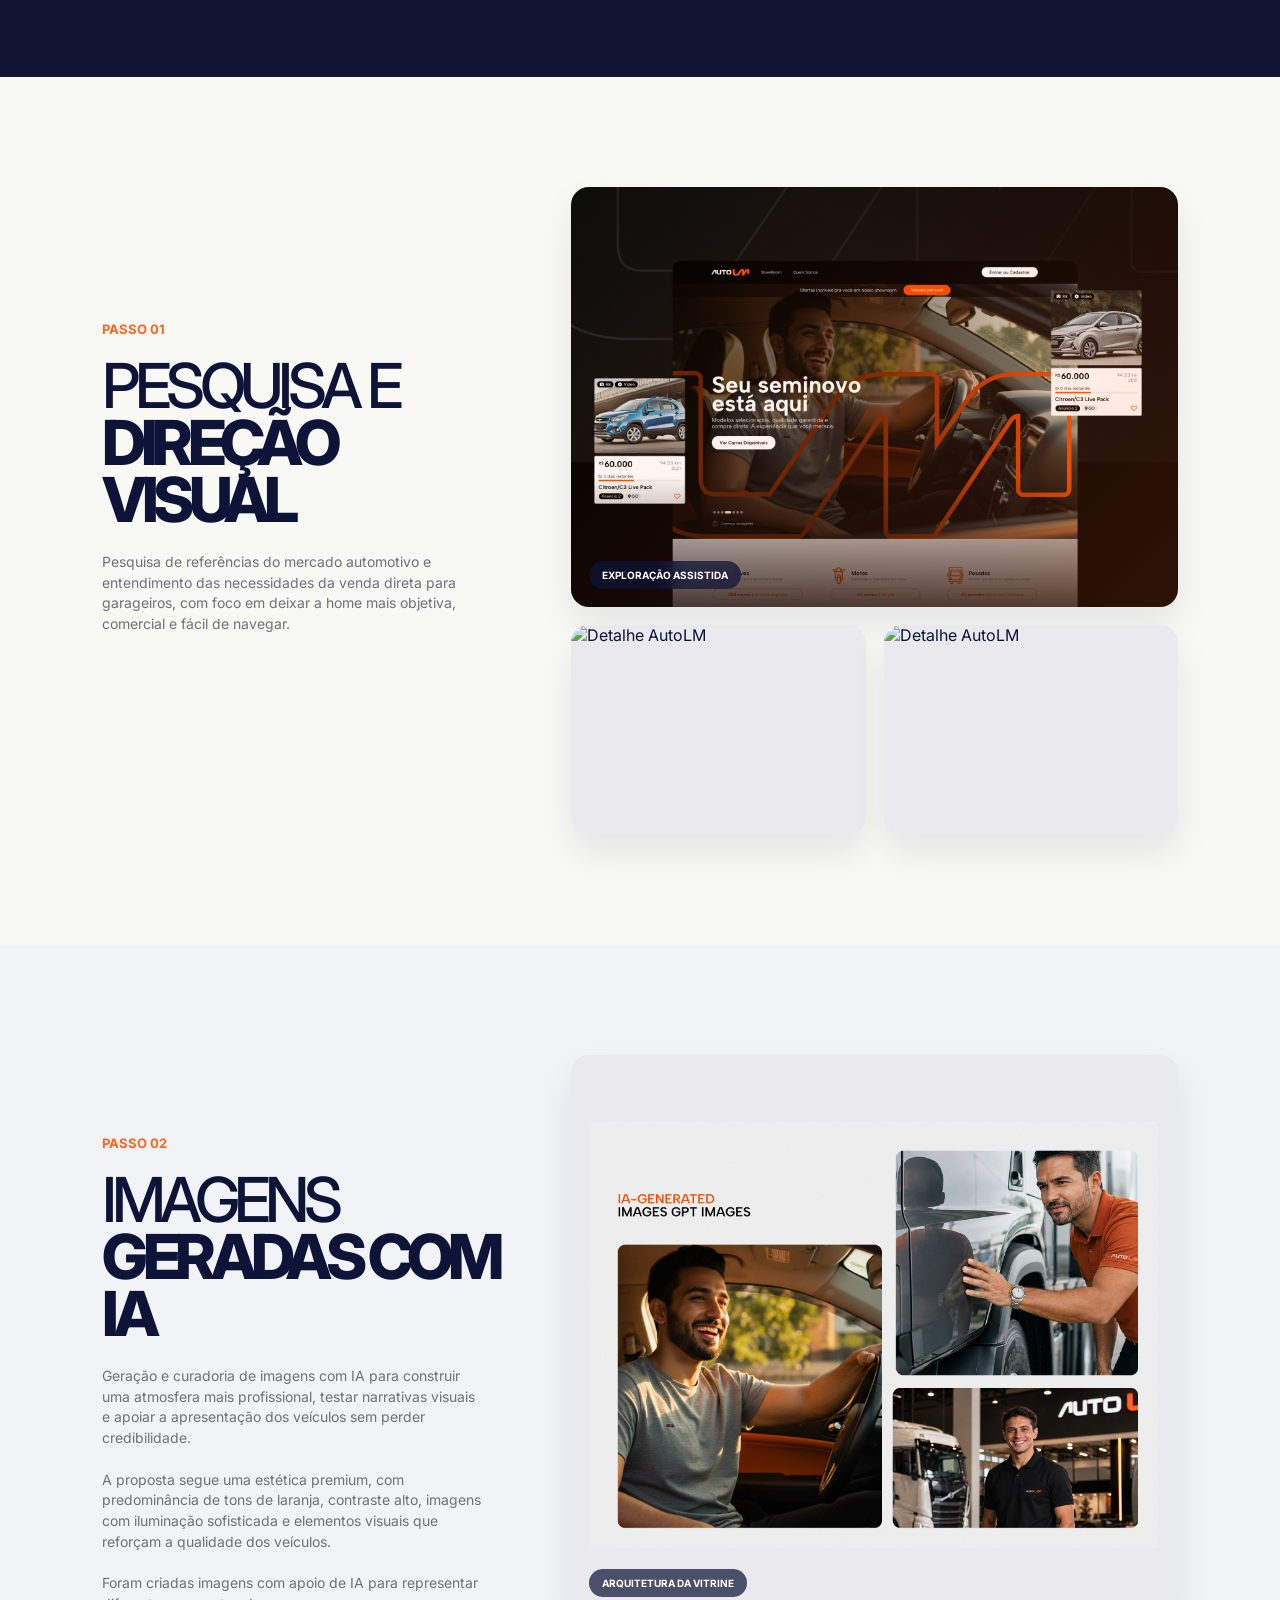
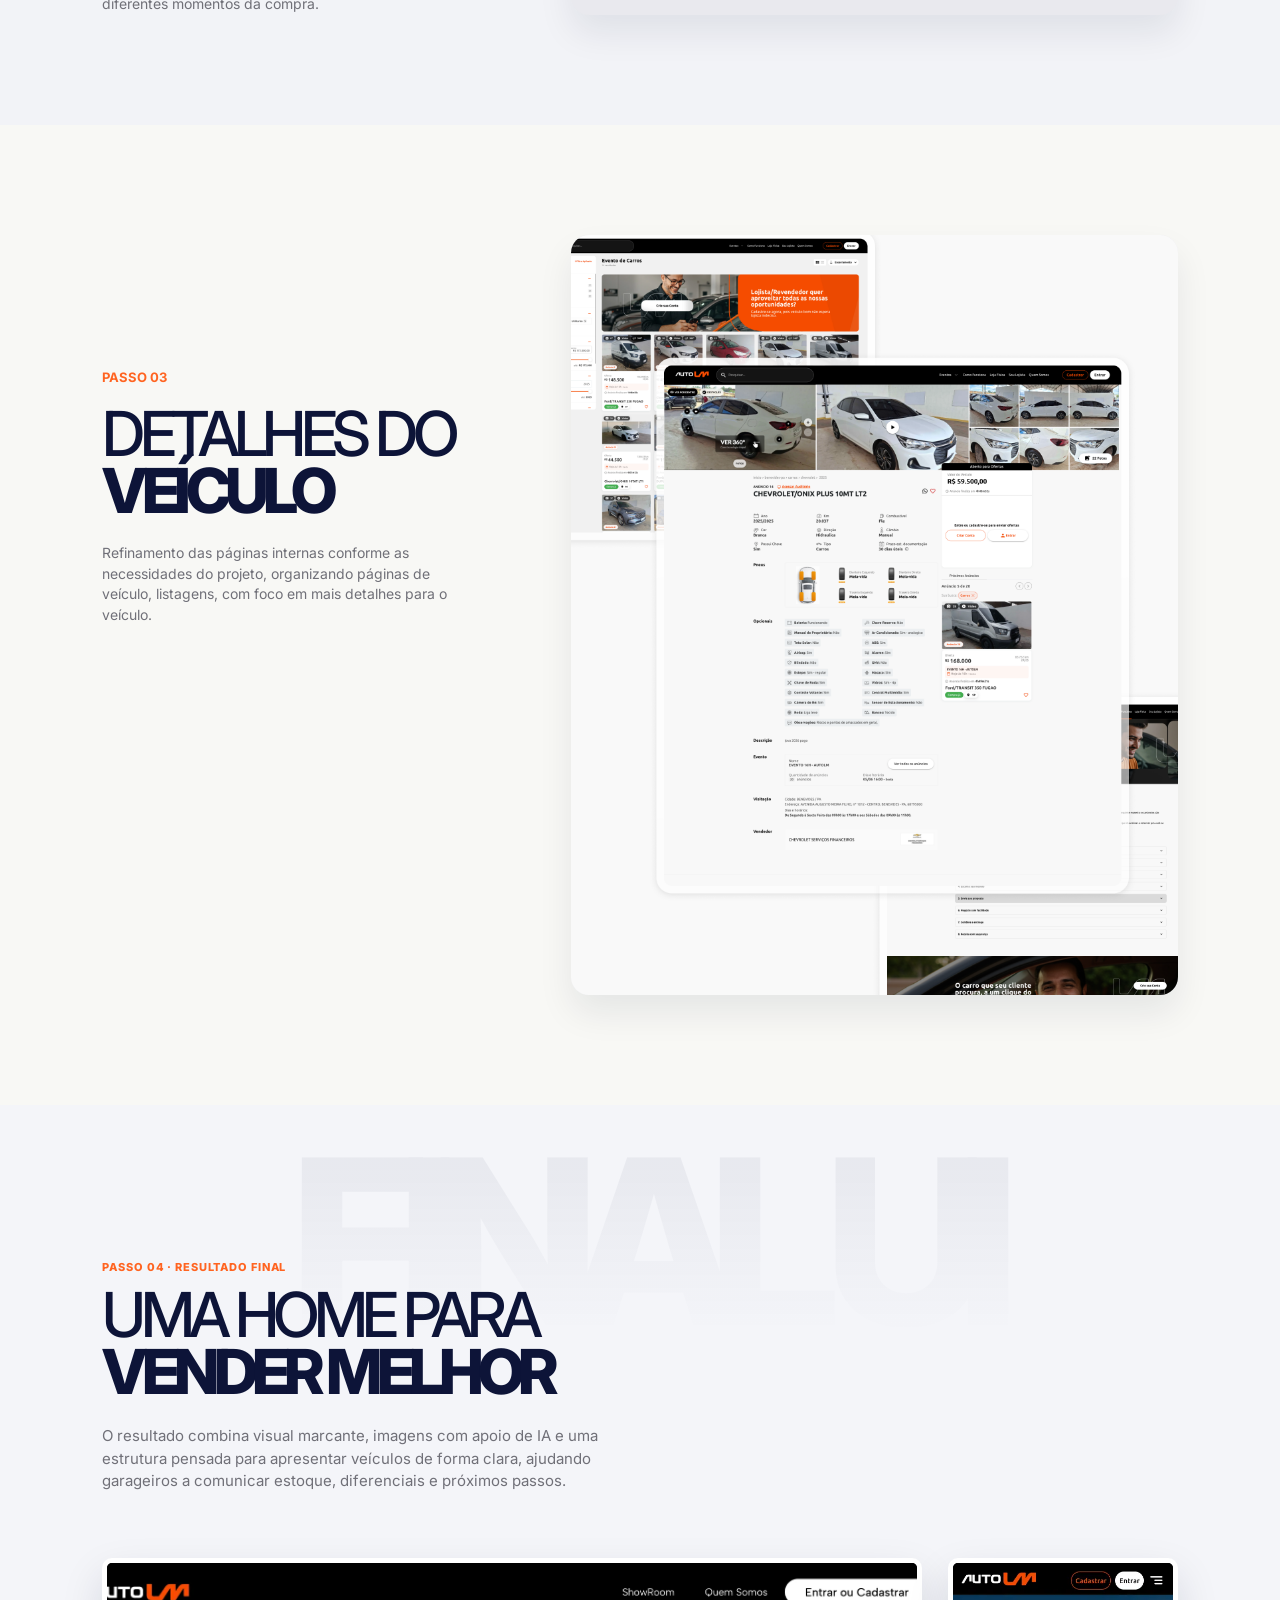
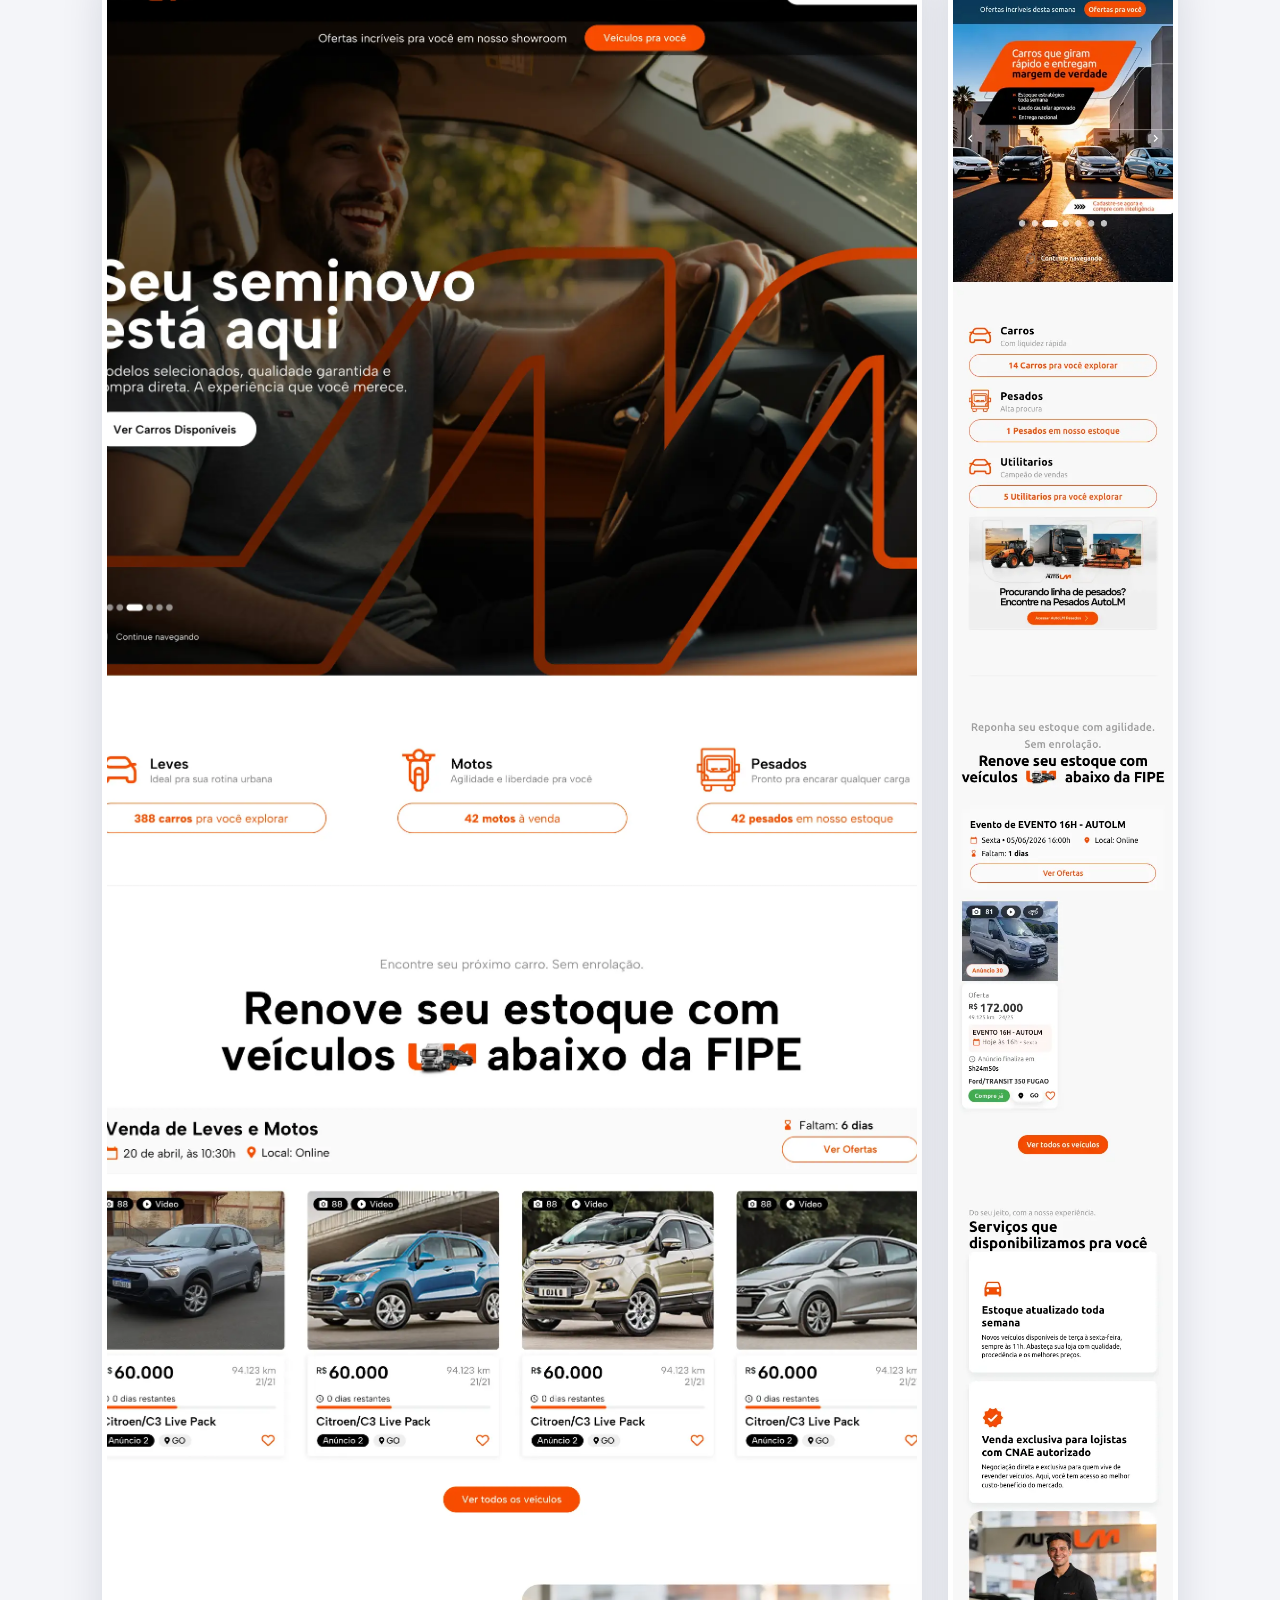
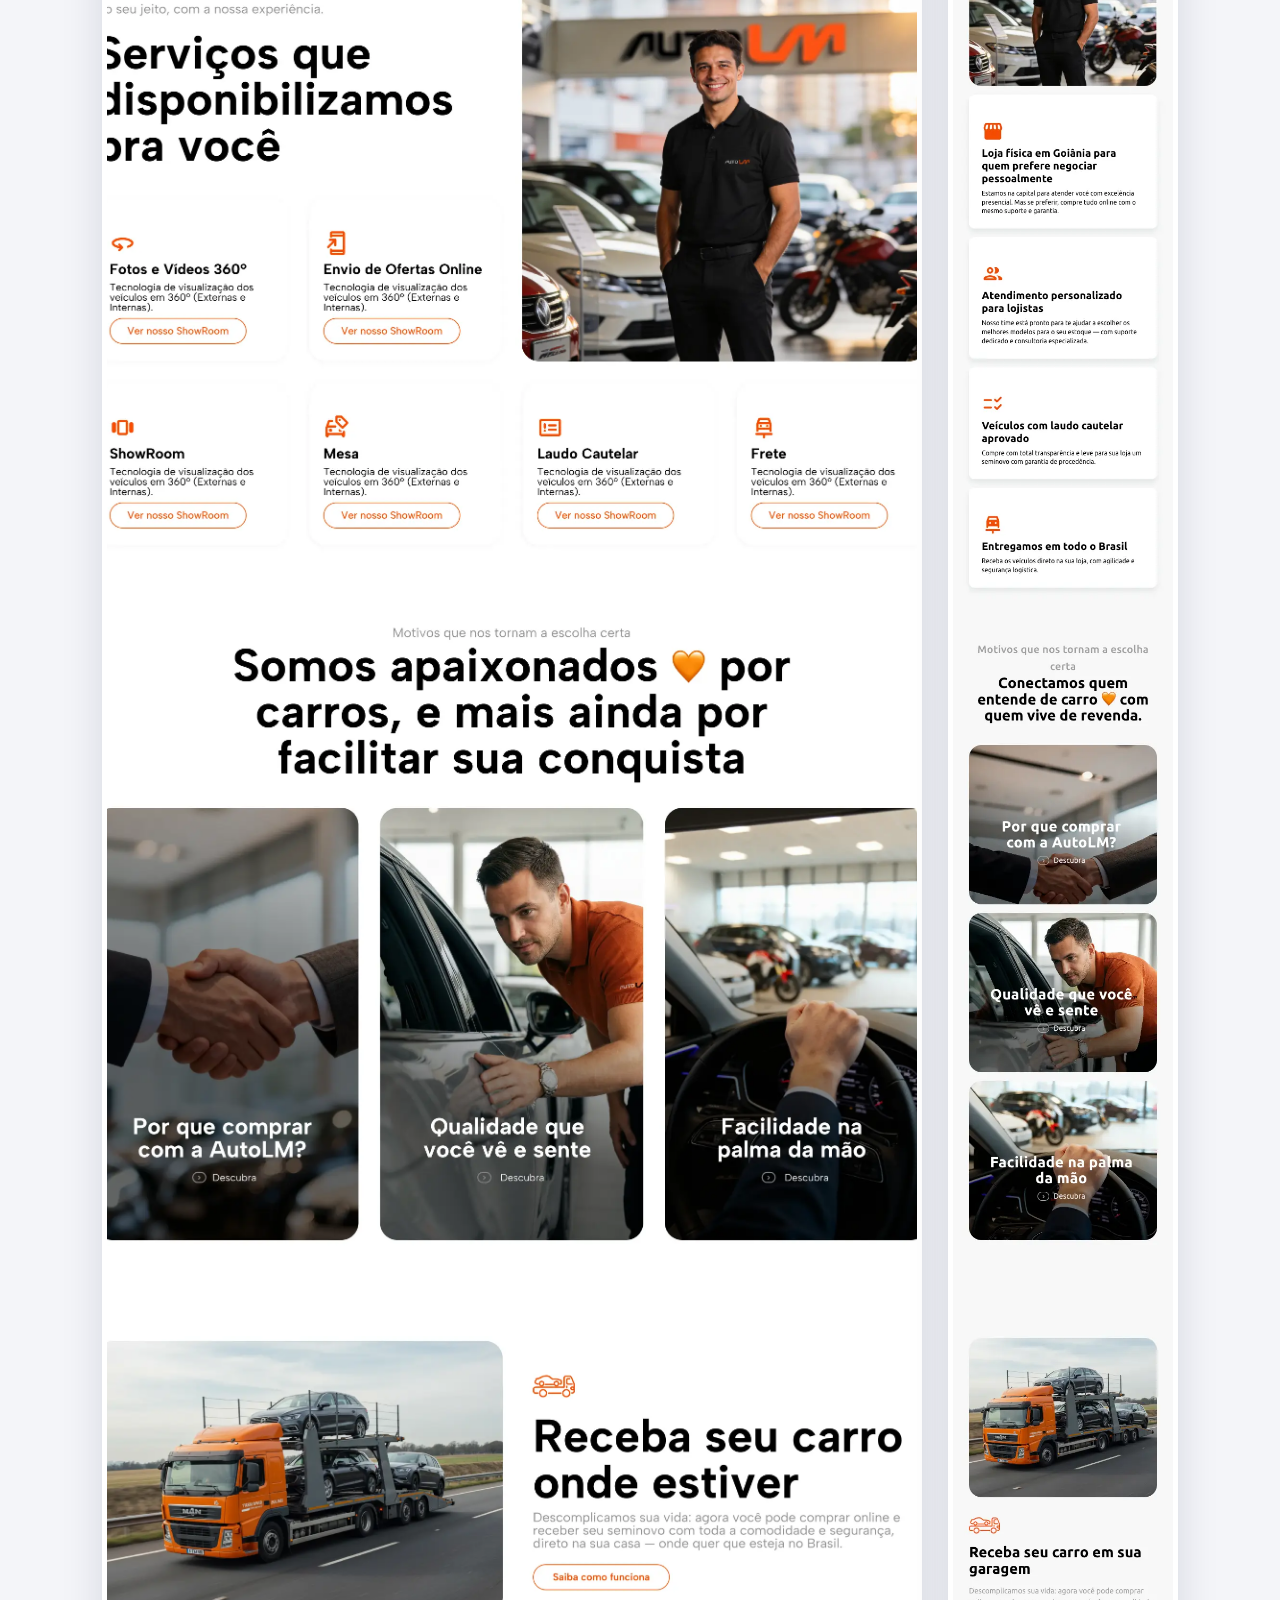
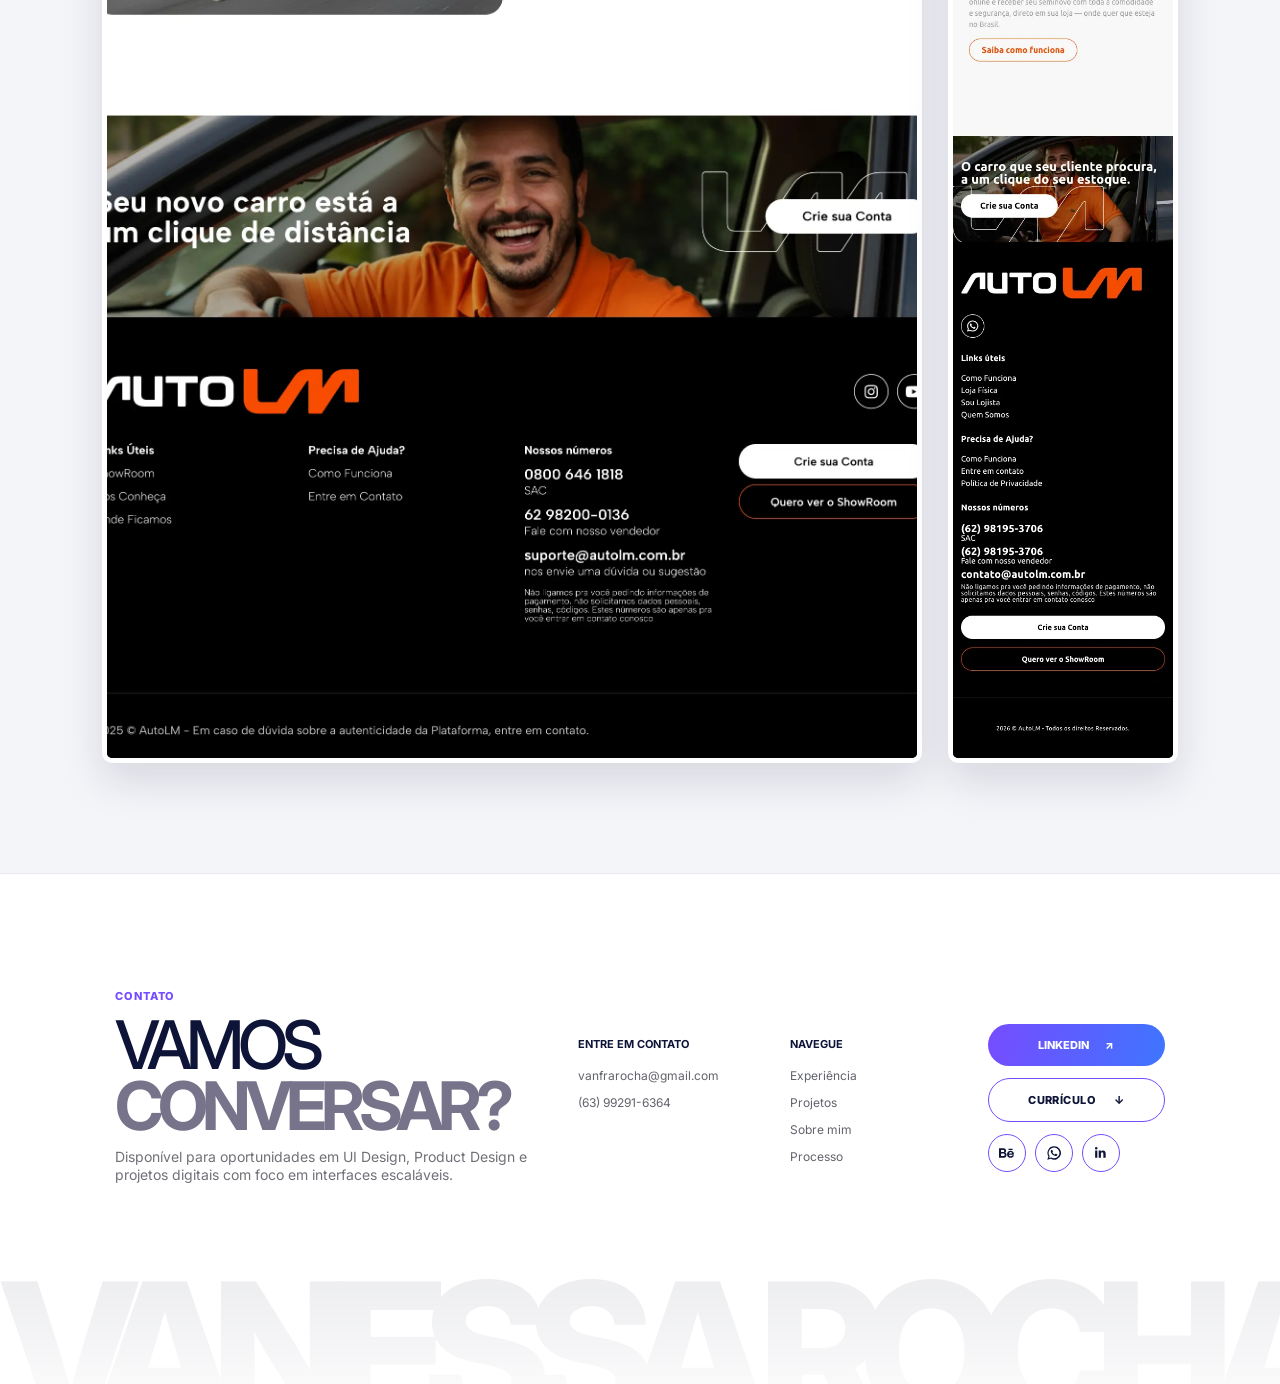
==== commit c2951a1a: "styel<compare-compre>: ajustes em texto" ====
--- a/case-autolm.html
+++ b/case-autolm.html
@@ -1,29 +1,175 @@
 <!doctype html>
 <html lang="pt-BR">
+
 <head>
-  <meta charset="UTF-8" /><meta name="viewport" content="width=device-width, initial-scale=1.0" />
-  <meta name="description" content="Case AutoLM por Vanessa Rocha." /><title>AutoLM | Vanessa Rocha</title><link rel="icon" type="image/png" href="./assets/favicon.png" />
-  <link rel="preconnect" href="https://fonts.googleapis.com" /><link rel="preconnect" href="https://fonts.gstatic.com" crossorigin />
+  <meta charset="UTF-8" />
+  <meta name="viewport" content="width=device-width, initial-scale=1.0" />
+  <title>AutoLM | Vanessa Rocha</title>
+  <meta name="description"
+    content="Case AutoLM por Vanessa Rocha: home para site de venda direta de veículos com foco em garageiros, pesquisa visual, imagens geradas por IA e UI responsiva." />
+  <meta name="keywords"
+    content="AutoLM, garageiros, venda direta de veículos, automotivo, UI Design, UX Design, landing page automotiva, imagens com IA, Vanessa Rocha, portfolio UX UI" />
+  <meta name="author" content="Vanessa Rocha" />
+  <meta name="robots" content="index, follow" />
+  <meta name="theme-color" content="#ff6421" />
+  <meta property="og:type" content="article" />
+  <meta property="og:locale" content="pt_BR" />
+  <meta property="og:url" content="https://vanessarocha.vercel.app">
+  <meta property="og:title" content="Case AutoLM | Vanessa Rocha" />
+  <meta property="og:description"
+    content="Home para venda direta de veículos com foco em garageiros, pesquisa visual, imagens geradas por IA e UI responsiva." />
+  <meta property="og:image" content="./assets/autolm.png" />
+  <meta property="og:image:alt" content="Case AutoLM por Vanessa Rocha" />
+  <meta name="twitter:card" content="summary_large_image" />
+  <meta name="twitter:title" content="Case AutoLM | Vanessa Rocha" />
+  <meta name="twitter:description"
+    content="Home para venda direta de veículos com foco em garageiros, imagens geradas por IA e UI responsiva." />
+  <meta name="twitter:image" content="./assets/autolm.png" />
+  <link rel="icon" type="image/png" href="./assets/favicon.png" />
+  <link rel="preconnect" href="https://fonts.googleapis.com" />
+  <link rel="preconnect" href="https://fonts.gstatic.com" crossorigin />
   <link href="https://fonts.googleapis.com/css2?family=Inter:wght@400;500;600;700;800&display=swap" rel="stylesheet" />
-  <link rel="stylesheet" href="./case-styles.css" /><script defer src="./case-script.js"></script>
+  <link rel="stylesheet" href="./case-styles.css" />
+  <script defer src="./case-script.js?v=5"></script>
 </head>
+
 <body style="--accent:#ff6421;--accent-soft:rgba(255,100,33,.18)">
   <div class="page-grid" aria-hidden="true"></div>
-  <header class="site-header"><a class="brand" href="./index.html"><img class="brand-mark" src="./assets/logo_vr.svg" alt="" /><span>Vanessa Rocha</span></a><nav class="case-nav"><a href="./index.html#projetos">Projetos</a><a href="#objetivos">Objetivos</a><a href="#resultado">Resultado</a></nav><a class="header-cta" href="./index.html#contato">Vamos conversar <span>↗</span></a></header>
+  <header class="site-header"><a class="brand" href="./index.html"><img class="brand-mark" src="./assets/logo_vr.svg"
+        alt="" /><span>Vanessa Rocha</span></a>
+    <nav class="case-nav"><a href="./index.html#projetos">Projetos</a><a href="#objetivos">Objetivos</a><a
+        href="#resultado">Resultado</a></nav>
+    <div class="header-actions"><a class="header-cta" href="./index.html#contato">Vamos conversar
+        <span>↗</span></a><button class="theme-toggle" type="button" aria-label="Ativar tema escuro"
+        aria-pressed="false"><span></span></button></div>
+  </header>
   <main>
-    <section class="case-hero"><div class="hero-glow hero-glow-a"></div><div class="hero-glow hero-glow-b"></div><div class="case-hero-grid"><div class="reveal"><div class="case-badges"><span>Automotivo</span><span>UX/UI</span><span>Figma Make</span><span>Front-end</span></div><h1 class="case-title"><strong>AutoLM</strong></h1><p class="case-subtitle">Experiência digital para venda direta de veículos, conectando uma apresentação premium a uma jornada de descoberta e compra mais objetiva.</p></div><aside class="case-meta reveal"><div class="meta-group"><span class="meta-label">Data</span><strong>2025</strong></div><div class="meta-group"><span class="meta-label">Workflow</span><p>Benchmark<br />Figma Make<br />Jornada de compra<br />UI responsiva</p></div><div class="meta-group"><span class="meta-label">Entregas</span><p>Home<br />Showroom<br />Páginas de veículo</p></div></aside></div><div class="hero-art reveal"><img src="./assets/autolm.png" alt="Mockup principal AutoLM" /></div><div class="scroll-note">Role para explorar ↓</div></section>
-    <section class="objectives section" id="objetivos"><div class="objectives-grid"><div class="reveal"><span class="eyebrow">Objetivos</span><h2>Comprar um carro com <strong>mais confiança</strong></h2></div><div class="objective-card reveal"><p>A proposta busca traduzir o valor dos veículos e facilitar a descoberta do estoque, criando uma experiência mais confiável para quem está comparando opções e pronto para avançar.</p><div class="objective-list"><span>Valorizar o inventário</span><span>Reduzir atrito na busca</span><span>Reforçar confiança</span></div></div></div></section>
-    <section class="step section"><div class="step-grid"><div class="step-copy reveal"><span class="step-number">Passo 01</span><h2>Pesquisa e <strong>Figma Make</strong></h2><p>Análise de plataformas automotivas e uso do Figma Make para iniciar possibilidades de vitrine, explorar composições e inspirar a jornada de descoberta.</p></div><div class="step-visual reveal"><div class="visual-main"><img src="./assets/autolm.png" alt="Visão do projeto AutoLM" /><span class="visual-overlay"></span><span class="visual-label">Exploração assistida</span></div><div class="visual-row"><div class="visual-small"><img src="./assets/autolm.png" alt="Detalhe AutoLM" style="object-position:left center" /></div><div class="visual-small"><img src="./assets/autolm.png" alt="Detalhe AutoLM" style="object-position:right center" /></div></div></div></div></section>
-    <section class="step section"><div class="step-grid"><div class="step-copy reveal"><span class="step-number">Passo 02</span><h2>Showroom e <strong>descoberta</strong></h2><p>Curadoria das explorações iniciais e organização de filtros, categorias e destaques para ajudar o usuário a encontrar opções relevantes com rapidez.</p></div><div class="step-visual reveal"><div class="visual-main contain"><img src="./assets/autolm.png" alt="Estrutura AutoLM" /><span class="visual-label">Arquitetura da vitrine</span></div></div></div></section>
-    <section class="step section"><div class="step-grid"><div class="step-copy reveal"><span class="step-number">Passo 03</span><h2>Visual <strong>premium</strong></h2><p>Refinamento autoral de uma direção visual de alto contraste, com laranja como assinatura e imagens fortes para destacar os veículos.</p></div><div class="step-visual reveal"><div class="visual-row"><div class="visual-small"><img src="./assets/autolm.png" alt="Detalhe visual AutoLM" style="object-position:30% 45%" /></div><div class="visual-small"><img src="./assets/autolm.png" alt="Detalhe visual AutoLM" style="object-position:75% 45%" /></div></div><div class="visual-main"><img src="./assets/autolm.png" alt="Interface final AutoLM" /></div></div></div></section>
-    <section class="result section" id="resultado"><div class="result-grid"><div class="result-copy reveal"><span class="eyebrow">Passo 04 · Resultado final</span><h2>Uma vitrine que <strong>gera desejo</strong></h2><p>O resultado combina uma estética marcante com uma jornada mais simples, criando espaço para o usuário explorar, comparar e avançar com confiança.</p></div><div class="result-showcase reveal"><div class="result-mockup result-desktop"><img src="./assets/autolm.png" alt="Home desktop final do AutoLM" /></div><div class="result-mockup result-mobile"><img src="./assets/autolm.png" alt="Visualização mobile do AutoLM" style="object-position:52% center" /></div></div></div></section>
+    <section class="case-hero">
+      <div class="hero-glow hero-glow-a"></div>
+      <div class="hero-glow hero-glow-b"></div>
+      <div class="case-hero-grid">
+        <div class="reveal">
+          <div class="case-badges"><span>Automotivo</span><span>Garageiros</span><span>Imagens com
+              IA</span><span>Front-end</span></div>
+          <h1 class="case-title"><strong>AutoLM</strong></h1>
+          <p class="case-subtitle">Home para um site de venda direta de veículos, pensada para garageiros apresentarem
+            seu estoque com mais clareza, confiança e apelo visual.</p>
+        </div>
+        <aside class="case-meta reveal">
+          <div class="meta-group"><span class="meta-label">Data</span><strong>2025</strong></div>
+          <div class="meta-group"><span class="meta-label">Workflow</span>
+            <p>Pesquisa visual<br />Imagens com IA<br />Ajustes da home<br />UI responsiva</p>
+          </div>
+          <div class="meta-group"><span class="meta-label">Entregas</span>
+            <p>Home<br />Direção visual<br />Versão responsiva</p>
+          </div>
+        </aside>
+      </div>
+      <div class="hero-art reveal"><img src="./assets/autolm.png" alt="Mockup principal AutoLM" /></div>
+      <div class="scroll-note">Role para explorar ↓</div>
+    </section>
+    <section class="objectives section" id="objetivos">
+      <div class="objectives-grid">
+        <div class="reveal"><span class="eyebrow">Objetivos</span>
+          <h2>Venda direta com <strong>mais confiança</strong></h2>
+        </div>
+        <div class="objective-card reveal">
+          <p>A proposta busca ajudar garageiros a apresentar veículos de forma mais profissional, valorizando o estoque
+            e facilitando o entendimento da oferta para quem chega ao site.</p>
+          <div class="objective-list"><span>Valorizar o inventário</span><span>Reduzir atrito na
+              busca</span><span>Reforçar confiança</span></div>
+        </div>
+      </div>
+    </section>
+    <section class="step section">
+      <div class="step-grid">
+        <div class="step-copy reveal"><span class="step-number">Passo 01</span>
+          <h2>Pesquisa e <strong>direção visual</strong></h2>
+          <p>Pesquisa de referências do mercado automotivo e entendimento das necessidades da venda direta para
+            garageiros, com foco em deixar a home mais objetiva, comercial e fácil de navegar.</p>
+        </div>
+        <div class="step-visual reveal">
+          <div class="visual-main"><img src="./assets/autolm/131.png" alt="Visão do projeto AutoLM" /><span
+              class="visual-overlay"></span><span class="visual-label">Exploração assistida</span></div>
+          <div class="visual-row">
+            <div class="visual-small"><img src="./assets/autolm/162.png" alt="Detalhe AutoLM"
+                style="object-position:left center" /></div>
+            <div class="visual-small"><img src="./assets/autolm/152.png" alt="Detalhe AutoLM"
+                style="object-position:right center" /></div>
+          </div>
+        </div>
+      </div>
+    </section>
+    <section class="step section">
+      <div class="step-grid">
+        <div class="step-copy reveal"><span class="step-number">Passo 02</span>
+          <h2>Imagens <strong>geradas com IA</strong></h2>
+          <p>Geração e curadoria de imagens com IA para construir uma atmosfera mais profissional, testar narrativas
+            visuais e apoiar a apresentação dos veículos sem perder credibilidade.
+            <br /><br />
+            A proposta segue uma estética premium, com predominância de tons de laranja, contraste alto, imagens com
+            iluminação sofisticada e elementos visuais que reforçam a qualidade dos veículos.
+            <br /><br />
+            Foram criadas imagens com apoio de IA para representar diferentes momentos da compra.
+          </p>
+        </div>
+        <div class="step-visual reveal">
+          <div class="visual-main contain"><img src="./assets/autolm/141.png" alt="Estrutura AutoLM" /><span
+              class="visual-label">Arquitetura da vitrine</span></div>
+        </div>
+      </div>
+    </section>
+    <section class="step section">
+      <div class="step-grid">
+        <div class="step-copy reveal"><span class="step-number">Passo 03</span>
+          <h2>Detalhes do <strong>veículo</strong></h2>
+          <p>Refinamento das páginas internas conforme as necessidades do projeto, organizando páginas de veículo,
+            listagens, com foco em mais detalhes para o veículo.</p>
+        </div>
+        <div class="step-visual reveal">
+          <div class="visual-main"><img src="./assets/autolm/17.png" alt="Interface final AutoLM" /></div>
+        </div>
+      </div>
+    </section>
+    <section class="result section" id="resultado">
+      <div class="result-grid">
+        <div class="result-copy reveal"><span class="eyebrow">Passo 04 · Resultado final</span>
+          <h2>Uma home para <strong>vender melhor</strong></h2>
+          <p>O resultado combina visual marcante, imagens com apoio de IA e uma estrutura pensada para apresentar
+            veículos de forma clara, ajudando garageiros a comunicar estoque, diferenciais e próximos passos.</p>
+        </div>
+        <div class="result-showcase reveal mobile">
+          <div class="result-mockup result-desktop"><img src="./assets/autolm/Home.webp"
+              alt="Home desktop final do AutoLM" />
+          </div>
+          <div class="result-mockup result-mobile"><img src="./assets/autolm/mobile.webp"
+              alt="Visualização mobile do AutoLM" style="object-position:52% center" /></div>
+        </div>
+      </div>
+    </section>
   </main>
   <footer class="contact section" id="contato">
-    <div class="contact-title reveal"><span class="eyebrow">Contato</span><h2>Vamos<br /><em>conversar?</em></h2><p>Disponível para oportunidades em UI Design, Product Design e projetos digitais com foco em interfaces escaláveis.</p></div>
-    <div class="contact-block reveal"><strong>Entre em contato</strong><a href="mailto:vanfrarocha@gmail.com">vanfrarocha@gmail.com</a><a href="tel:+5563992916364">(63) 99291-6364</a></div>
-    <div class="contact-block reveal"><strong>Navegue</strong><a href="./index.html#experiencia">Experiência</a><a href="./index.html#projetos">Projetos</a><a href="./index.html#sobre">Sobre mim</a><a href="./index.html#processo">Processo</a></div>
-    <div class="social-block reveal"><a class="primary-button" href="https://www.linkedin.com/in/vanfranrocha/" target="_blank" rel="noreferrer">LinkedIn <span>↗</span></a><a class="outline-button" href="./assets/curriculo-vanessa-rocha.pdf" download>Currículo <span>↓</span></a><div class="social-circles"><a href="https://be.net/vanfranrocha" target="_blank" rel="noreferrer" aria-label="Behance"></a><a href="https://wa.me/5563992916364" target="_blank" rel="noreferrer" aria-label="WhatsApp"></a><a href="https://www.linkedin.com/in/vanfranrocha/" target="_blank" rel="noreferrer" aria-label="LinkedIn"></a></div></div>
+    <div class="contact-title reveal"><span class="eyebrow">Contato</span>
+      <h2>Vamos<br /><em>conversar?</em></h2>
+      <p>Disponível para oportunidades em UI Design, Product Design e projetos digitais com foco em interfaces
+        escaláveis.</p>
+    </div>
+    <div class="contact-block reveal"><strong>Entre em contato</strong><a
+        href="mailto:vanfrarocha@gmail.com">vanfrarocha@gmail.com</a><a href="tel:+5563992916364">(63) 99291-6364</a>
+    </div>
+    <div class="contact-block reveal"><strong>Navegue</strong><a href="./index.html#experiencia">Experiência</a><a
+        href="./index.html#projetos">Projetos</a><a href="./index.html#sobre">Sobre mim</a><a
+        href="./index.html#processo">Processo</a></div>
+    <div class="social-block reveal"><a class="primary-button" href="https://www.linkedin.com/in/vanfranrocha/"
+        target="_blank" rel="noreferrer">LinkedIn <span>↗</span></a><a class="outline-button"
+        href="./assets/curriculo-vanessa-rocha.pdf" download>Currículo <span>↓</span></a>
+      <div class="social-circles"><a href="https://be.net/vanfranrocha" target="_blank" rel="noreferrer"
+          aria-label="Behance"></a><a href="https://wa.me/5563992916364" target="_blank" rel="noreferrer"
+          aria-label="WhatsApp"></a><a href="https://www.linkedin.com/in/vanfranrocha/" target="_blank" rel="noreferrer"
+          aria-label="LinkedIn"></a></div>
+    </div>
     <div class="footer-name">Vanessa Rocha</div>
   </footer>
 </body>
-</html>
+
+</html>
--- a/case-styles.css
+++ b/case-styles.css
@@ -123,6 +123,44 @@
   border-radius: 50%;
 }
 
+.header-actions {
+  justify-self: end;
+  display: flex;
+  align-items: center;
+  gap: 12px;
+}
+
+.theme-toggle {
+  display: grid;
+  width: 43px;
+  height: 31px;
+  padding: 0;
+  place-items: center;
+  border: 1px solid var(--line);
+  border-radius: 99px;
+  background: rgba(255, 255, 255, .38);
+  cursor: pointer;
+  transition: .25s;
+}
+
+.theme-toggle span {
+  width: 15px;
+  height: 15px;
+  border-radius: 50%;
+  background: linear-gradient(145deg, var(--purple), var(--blue));
+  transform: translateX(-5px);
+  transition: .25s;
+}
+
+body.theme-dark .theme-toggle {
+  background: rgba(255, 255, 255, .08);
+}
+
+body.theme-dark .theme-toggle span {
+  transform: translateX(5px);
+  box-shadow: 0 0 18px rgba(118, 76, 255, .55);
+}
+
 .case-hero {
   position: relative;
   min-height: 900px;
@@ -489,6 +527,94 @@
   font-weight: 600;
 }
 
+.case-study {
+  color: var(--ink);
+  background: #f4f5f9;
+  overflow: hidden;
+}
+
+.case-study-alt {
+  background: white;
+}
+
+.case-study-grid {
+  display: grid;
+  grid-template-columns: .72fr 1.28fr;
+  gap: 65px;
+  align-items: start;
+  max-width: 1180px;
+  margin: auto;
+}
+
+.case-study-copy {
+  position: sticky;
+  top: 120px;
+}
+
+.case-study h2 {
+  margin: 0;
+  font-size: clamp(46px, 5.8vw, 62px);
+  line-height: .92;
+  letter-spacing: -.09em;
+  text-transform: uppercase;
+  font-weight: 500;
+}
+
+.case-study h2 strong {
+  font-weight: 800;
+}
+
+.case-study-copy p {
+  max-width: 390px;
+  margin: 24px 0 0;
+  color: var(--muted);
+  font-size: 14px;
+  line-height: 1.5;
+}
+
+.persona-grid,
+.study-gallery {
+  display: grid;
+  grid-template-columns: repeat(1, minmax(0, 1fr));
+  gap: 18px;
+}
+
+.persona-card,
+.study-card {
+  margin: 0;
+  overflow: hidden;
+  border: 1px solid rgba(13, 20, 56, .07);
+  border-radius: 20px;
+  background: white;
+  box-shadow: 0 18px 42px rgba(13, 20, 56, .07);
+}
+
+.persona-card img,
+.study-card img {
+  width: 100%;
+  height: 100%;
+  min-height: 260px;
+  object-fit: contain;
+  padding: 18px;
+}
+
+.study-card.wide {
+  grid-column: 1 / -1;
+}
+
+.study-card.wide img {
+  min-height: 360px;
+}
+
+.study-card figcaption {
+  padding: 0 18px 18px;
+  color: var(--muted);
+  font-size: 11px;
+  font-weight: 800;
+  letter-spacing: .08em;
+  text-transform: uppercase;
+}
+
 .datapage-brand {
   color: var(--ink);
   background: #f4f5f9;
@@ -603,7 +729,8 @@
 }
 
 .visual-main {
-  height: 100%;
+  min-height: 420px;
+  max-height: 760px;
 }
 
 .visual-main img,
@@ -617,6 +744,10 @@
 .visual-small.contain img {
   object-fit: contain;
   padding: 20px;
+}
+
+.visual-main.contain {
+  height: 560px;
 }
 
 .visual-row {
@@ -867,7 +998,7 @@
   grid-template-columns: 1.4fr .55fr .5fr .6fr;
   gap: 50px;
   min-height: 420px;
-  padding: 115px 9vw 120px;
+  padding: 115px 9vw 200px;
   border-top: 1px solid var(--line);
   background: white;
   overflow: hidden;
@@ -998,13 +1129,23 @@
 
 .footer-name {
   position: absolute;
-  left: 8%;
-  bottom: -22px;
-  color: rgba(13, 20, 56, .045);
-  font-size: 106px;
-  font-weight: 800;
-  letter-spacing: -.1em;
-  text-transform: uppercase;
+  bottom: -42px;
+  font-weight: 800;
+  text-transform: uppercase;
+  white-space: nowrap;
+  left: 0px;
+  right: 0px;
+  width: 100%;
+  color: transparent;
+  font-size: clamp(92px, 15vw, 210px);
+  letter-spacing: -0.125em;
+  line-height: 0.78;
+  text-align: center;
+  text-transform: uppercase;
+  pointer-events: none;
+  user-select: none;
+  overflow: hidden;
+  background: linear-gradient(rgba(13, 20, 56, 0.075) 0%, rgba(13, 20, 56, 0.043) 45%, rgba(13, 20, 56, 0) 100%) text;
   white-space: nowrap;
 }
 
@@ -1040,6 +1181,114 @@
   transform: translateY(0);
 }
 
+body.theme-dark {
+  --bg: #070914;
+  --paper: #11162b;
+  --ink: #f5f6ff;
+  --muted: #a6abc3;
+  --line: rgba(255, 255, 255, .09);
+  --deep: #090d22;
+  color: var(--ink);
+  background:
+    radial-gradient(circle at 18% 8%, var(--accent-soft), transparent 30%),
+    radial-gradient(circle at 86% 16%, rgba(118, 76, 255, .12), transparent 28%),
+    #070914;
+}
+
+body.theme-dark .site-header {
+  background: rgba(7, 9, 20, .78);
+}
+
+body.theme-dark .case-badges span {
+  color: var(--ink);
+  border-color: rgba(255, 255, 255, .11);
+  background: rgba(255, 255, 255, .06);
+}
+
+body.theme-dark .case-meta {
+  border-color: rgba(255, 255, 255, .08);
+}
+
+body.theme-dark .hero-art,
+body.theme-dark .visual-main,
+body.theme-dark .visual-small,
+body.theme-dark .brand-image-card {
+  background: #11162b;
+  box-shadow: 0 24px 50px rgba(0, 0, 0, .32);
+}
+
+body.theme-dark .objectives {
+  background: #090d22;
+}
+
+body.theme-dark .case-problem,
+body.theme-dark .case-study,
+body.theme-dark .datapage-brand,
+body.theme-dark .result,
+body.theme-dark .step:nth-child(even) {
+  background: #0b0f20;
+}
+
+body.theme-dark .case-study-alt {
+  background: #070914;
+}
+
+body.theme-dark .case-problem-scope {
+  background: rgba(17, 22, 43, .9);
+  border-color: rgba(255, 255, 255, .08);
+  box-shadow: 0 18px 42px rgba(0, 0, 0, .28);
+}
+
+body.theme-dark .scope-summary div {
+  background: rgba(255, 255, 255, .06);
+}
+
+body.theme-dark .scope-modules span {
+  color: var(--muted);
+  border-color: rgba(255, 255, 255, .08);
+  background: rgba(255, 255, 255, .04);
+}
+
+body.theme-dark .persona-card,
+body.theme-dark .study-card {
+  border-color: rgba(255, 255, 255, .08);
+  background: rgba(17, 22, 43, .9);
+  box-shadow: 0 18px 42px rgba(0, 0, 0, .28);
+}
+
+body.theme-dark .step {
+  background: #070914;
+}
+
+body.theme-dark .result::before,
+body.theme-dark .objectives::before {
+  background: linear-gradient(180deg, rgba(255, 255, 255, .075), rgba(255, 255, 255, 0));
+  -webkit-background-clip: text;
+  background-clip: text;
+}
+
+body.theme-dark .result-mockup {
+  border-color: rgba(255, 255, 255, .78);
+  box-shadow: 0 20px 46px rgba(0, 0, 0, .34);
+}
+
+body.theme-dark .contact {
+  background: #080b17;
+}
+
+body.theme-dark .outline-button {
+  color: var(--ink);
+  background: transparent;
+}
+
+body.theme-dark .social-circles a {
+  color: var(--ink);
+}
+
+body.theme-dark .footer-name {
+  color: rgba(255, 255, 255, .045);
+}
+
 @media(max-width:900px) {
   .site-header {
     grid-template-columns: 1fr auto;
@@ -1050,6 +1299,10 @@
     display: none;
   }
 
+  .header-cta {
+    display: none;
+  }
+
   .case-hero {
     min-height: auto;
     padding: 115px 20px 70px;
@@ -1059,7 +1312,8 @@
   .objectives-grid,
   .step-grid,
   .case-video-grid,
-  .case-problem-grid {
+  .case-problem-grid,
+  .case-study-grid {
     display: block;
   }
 
@@ -1112,6 +1366,11 @@
     margin-bottom: 35px;
   }
 
+  .case-study-copy {
+    position: static;
+    margin-bottom: 35px;
+  }
+
   .case-problem-scope {
     padding: 18px;
   }
@@ -1126,6 +1385,17 @@
 
   .brand-gallery {
     grid-template-columns: 1fr;
+  }
+
+  .persona-grid,
+  .study-gallery {
+    grid-template-columns: 1fr;
+  }
+
+  .persona-card img,
+  .study-card img {
+    min-height: 220px;
+    padding: 12px;
   }
 
   .brand-image-card {
@@ -1155,6 +1425,11 @@
 
   .visual-main {
     height: 400px;
+    min-height: 400px;
+  }
+
+  .visual-main.contain {
+    height: 420px;
   }
 
   .visual-row {
@@ -1187,6 +1462,7 @@
     display: block;
     min-height: 680px;
     padding: 80px 20px 120px;
+
   }
 
   .contact-block,
@@ -1213,4 +1489,4 @@
     animation-duration: .01ms !important;
     transition-duration: .01ms !important;
   }
-}
+}
